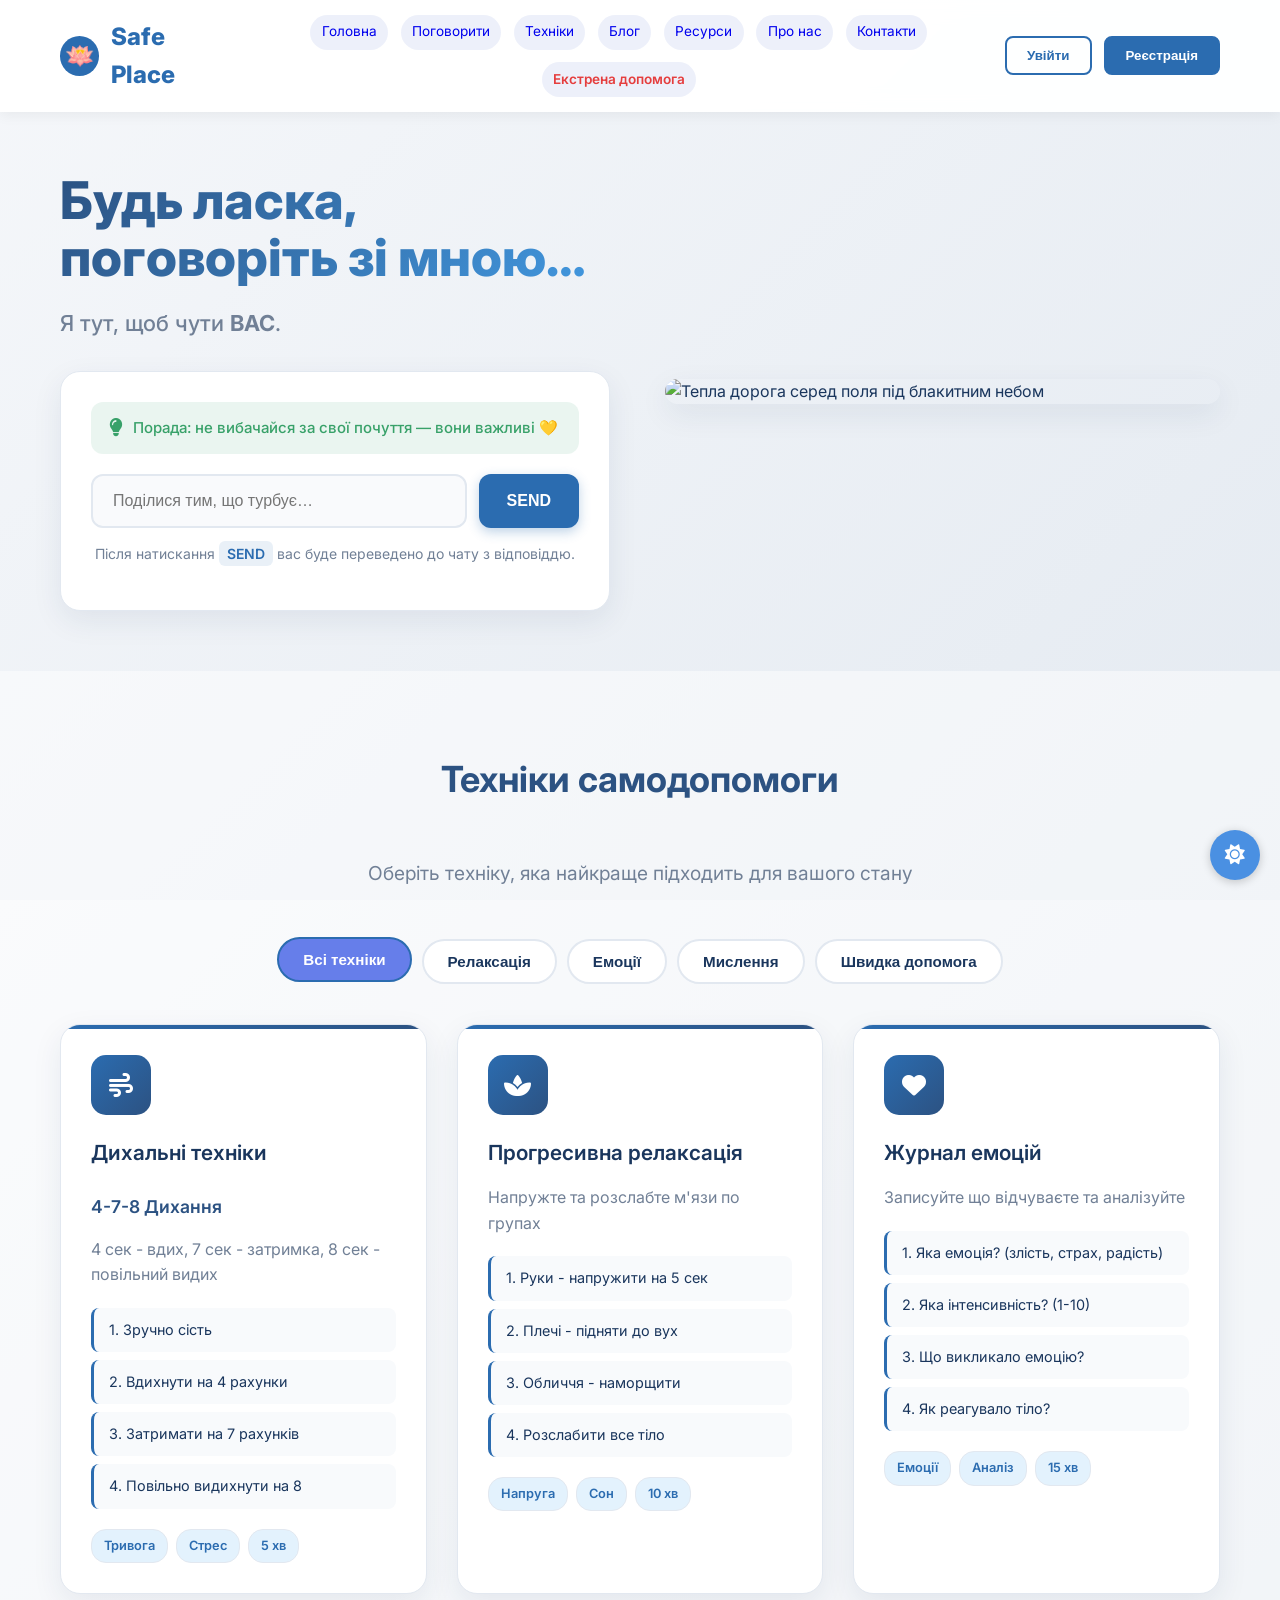
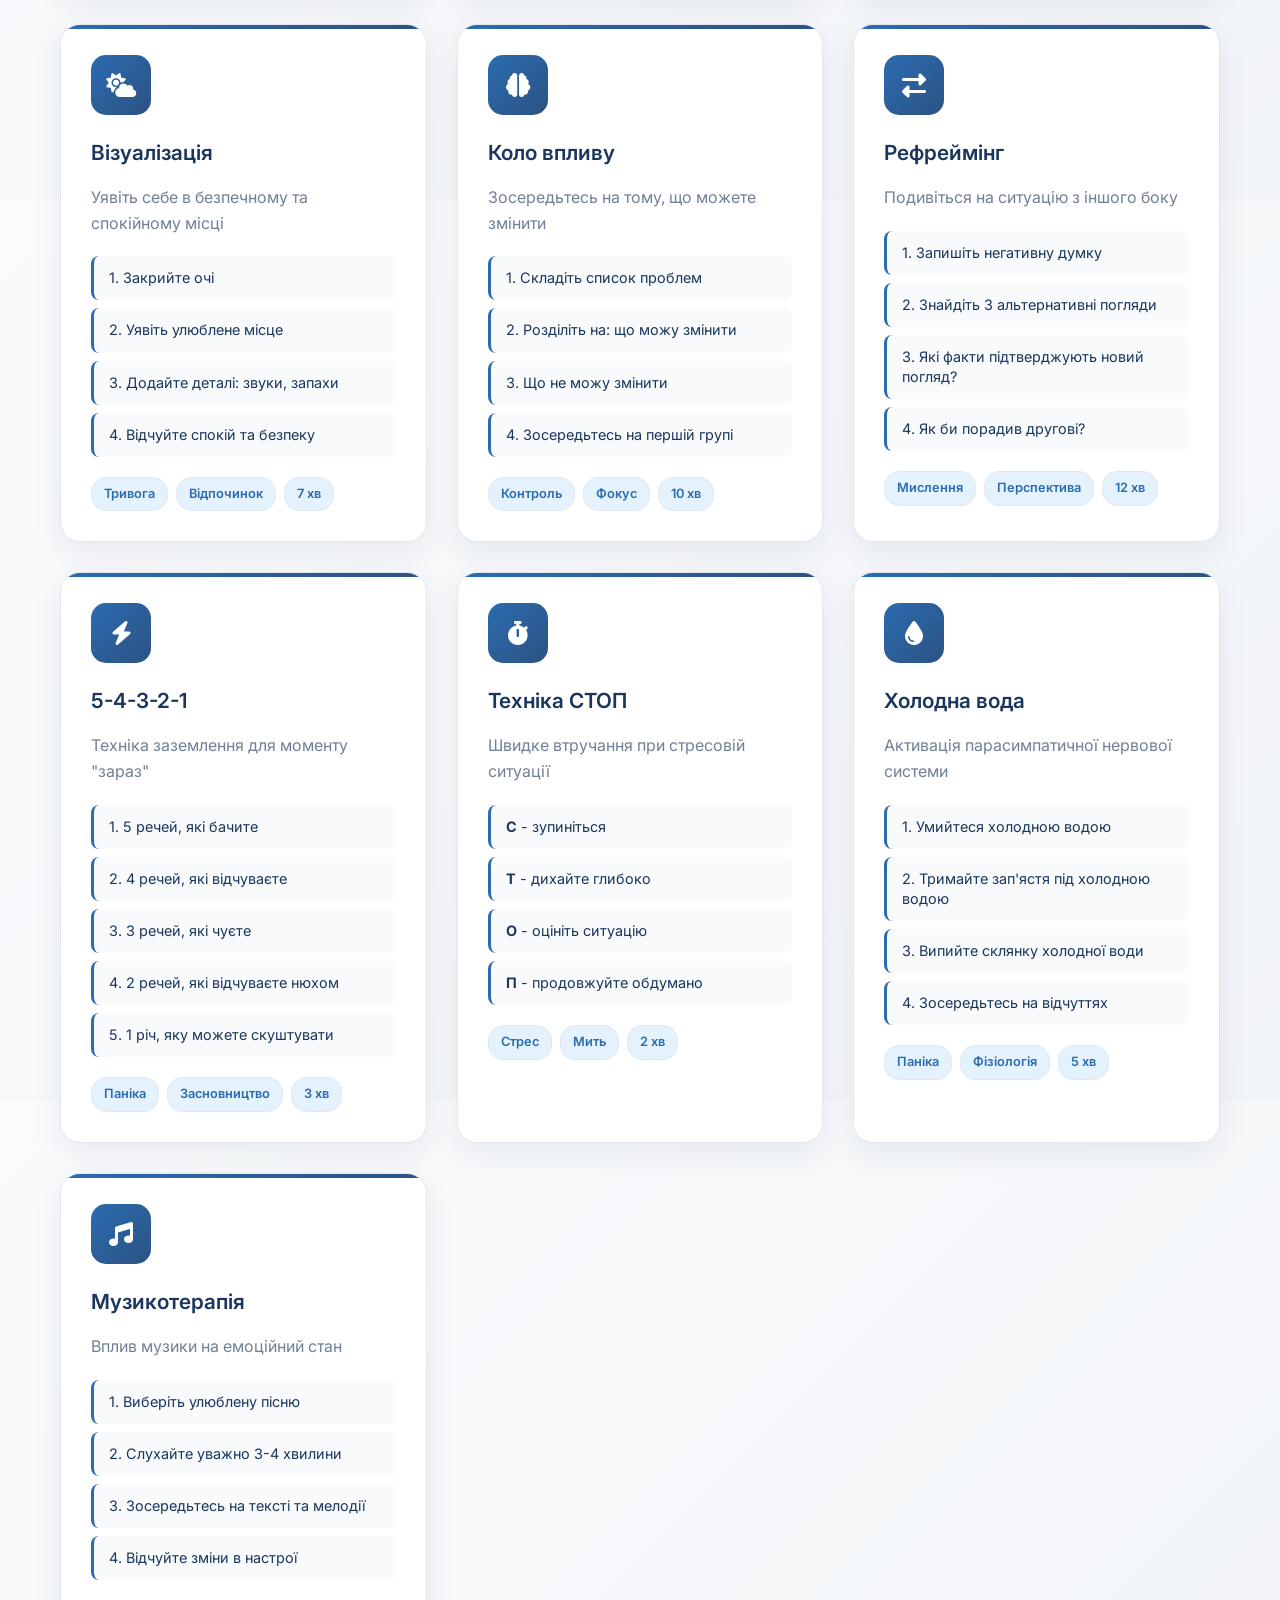
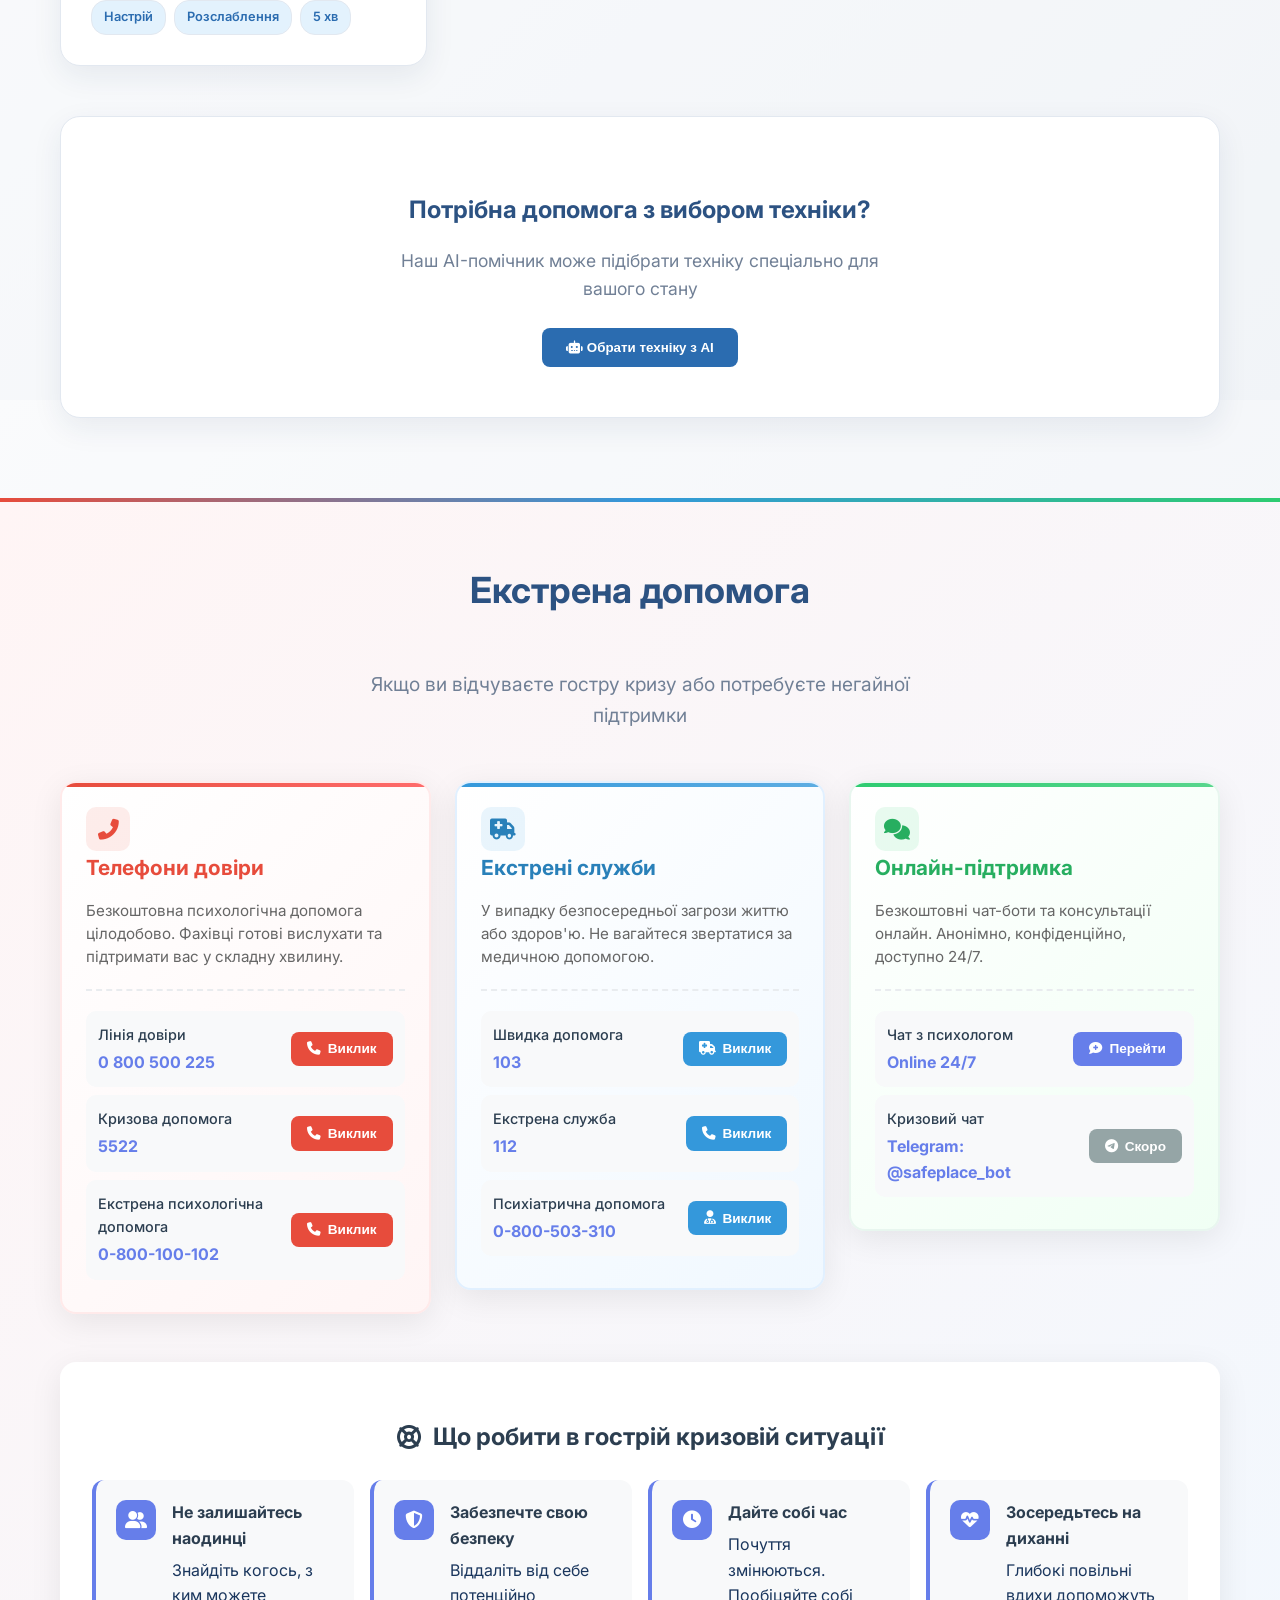
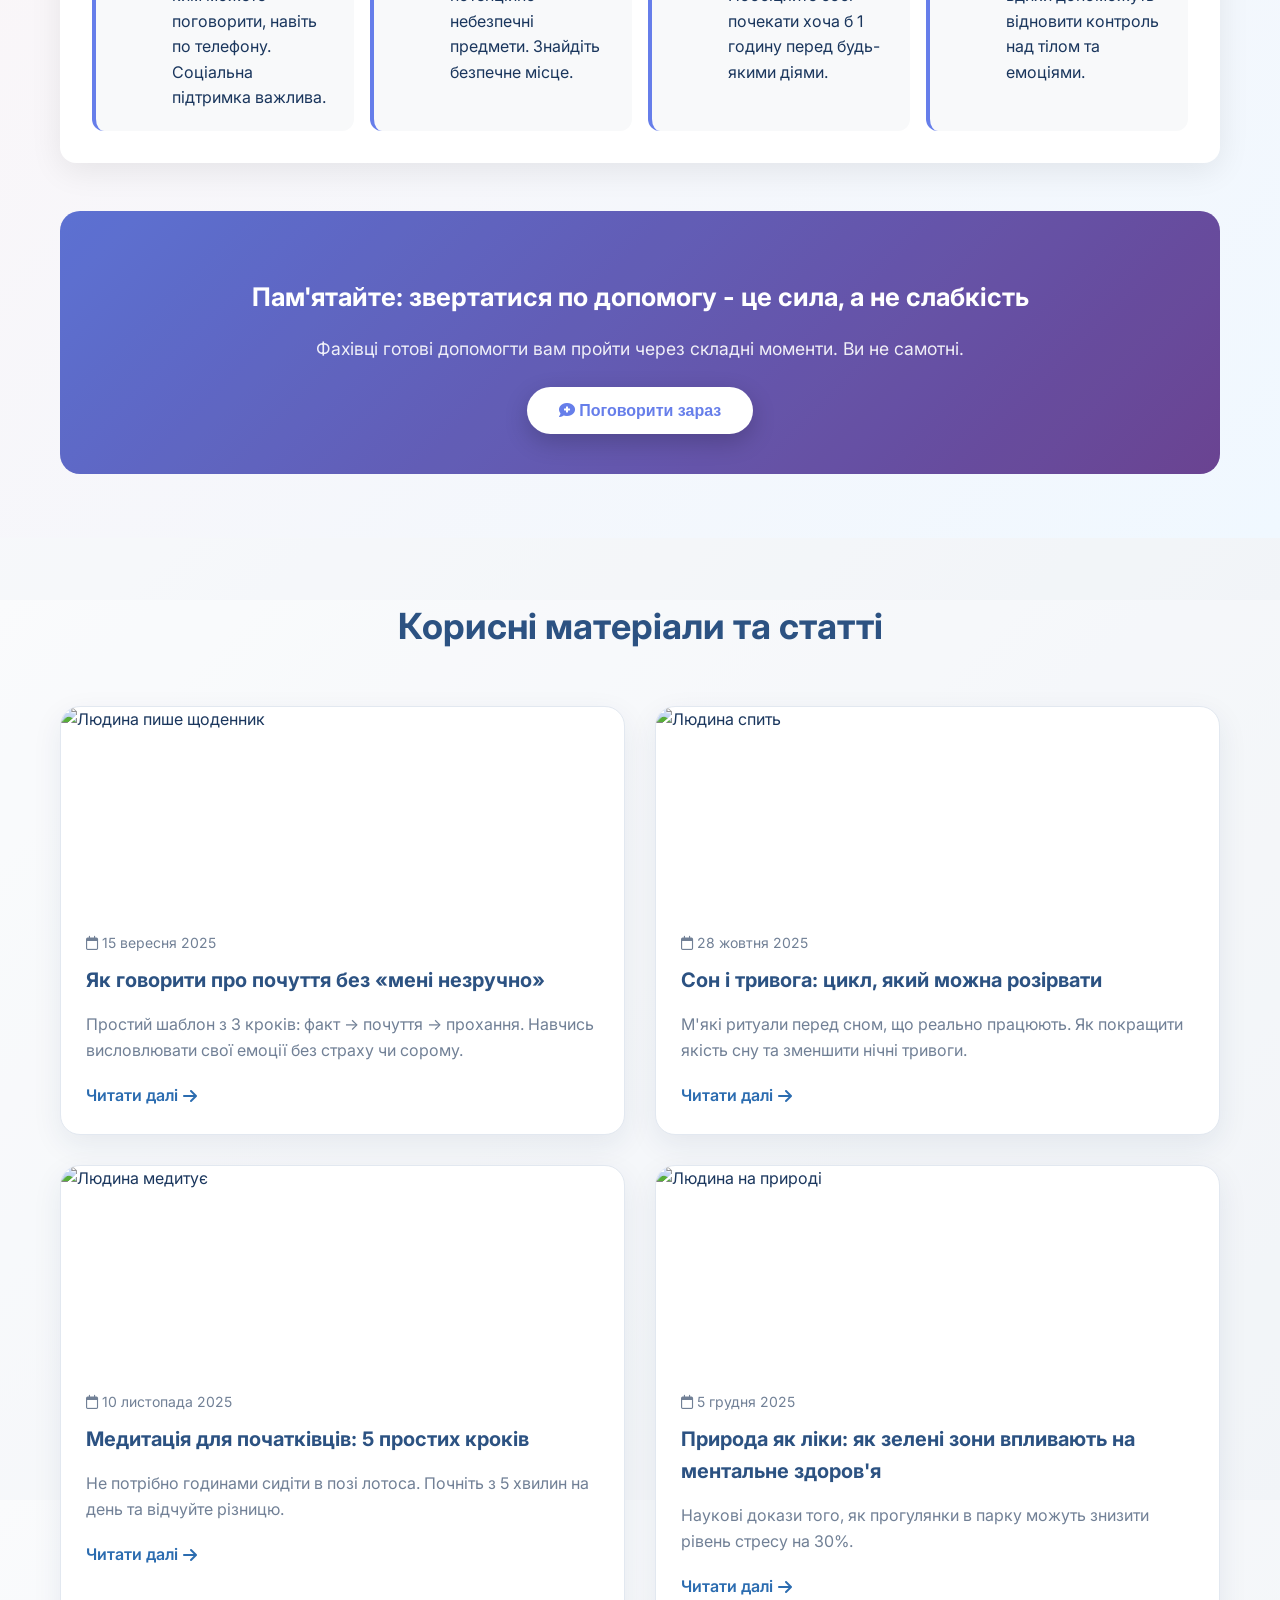
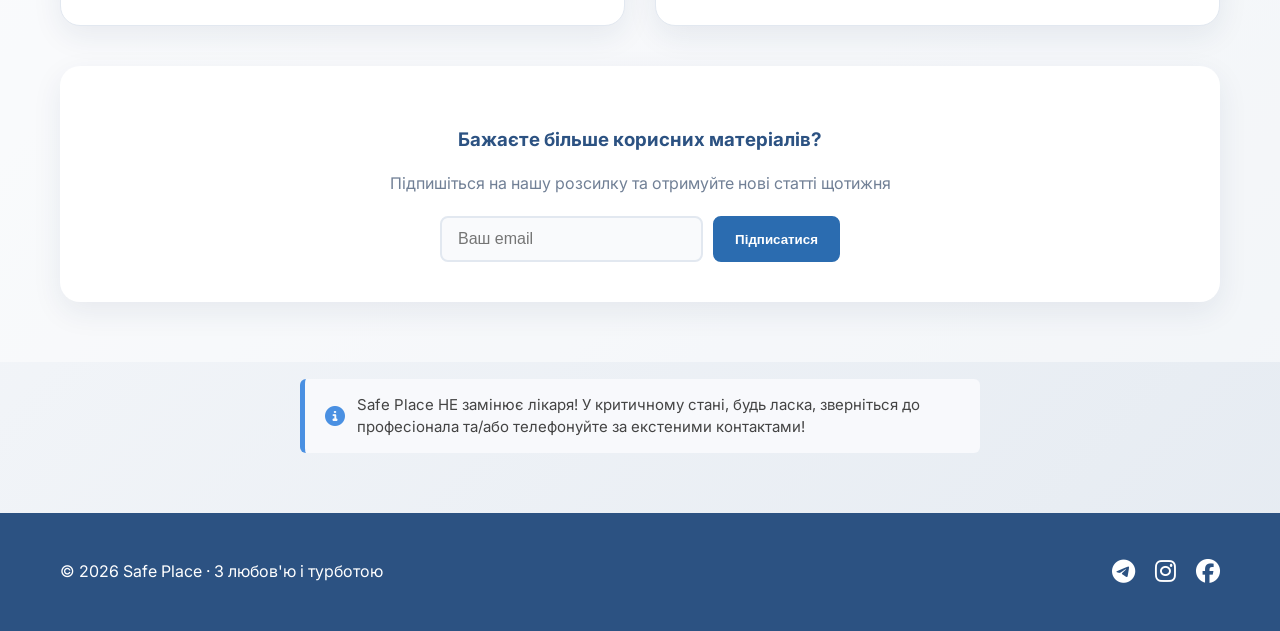
==== index.html @ 0914d1b3 "Adding files" ====
<!DOCTYPE html>
<html lang="uk">
<head>
  <meta charset="UTF-8" />
  <meta name="viewport" content="width=device-width, initial-scale=1" />
  <!-- ОПТИМІЗОВАНИЙ TITLE (59 символів) -->
  <title>Психологічна підтримка онлайн | Safe Place — безкоштовно 24/7</title>
  <!-- ОПТИМІЗОВАНИЙ META DESCRIPTION (152 символи) -->
  <meta name="description" content="Безкоштовна психологічна підтримка онлайн 24/7. Техніки самодопомоги, AI-чат, екстрена допомога. Анонімно, конфіденційно. Поговоріть зараз!">
    <!-- CANONICAL TAG -->
  <link rel="canonical" href="https://kateryna-havryliuk.github.io/SafePlace_new_SEO/index.html">
  
  <!-- OPEN GRAPH для соцмереж -->
  <meta property="og:title" content="Психологічна підтримка онлайн | Safe Place">
  <meta property="og:description" content="Безкоштовна психологічна допомога 24/7. Техніки самодопомоги, AI-чат, екстрена підтримка.">
  <meta property="og:type" content="website">
  <meta property="og:url" content="https://kateryna-havryliuk.github.io/SafePlace_new_SEO/">
  <meta property="og:image" content="https://kateryna-havryliuk.github.io/SafePlace_new_SEO/images/og-image.jpg">
  
  <!-- SCHEMA.ORG: WebSite + Organization -->
  <script type="application/ld+json">
  {
    "@context": "https://schema.org",
    "@type": "WebSite",
    "name": "Safe Place",
    "url": "https://kateryna-havryliuk.github.io/SafePlace_new_SEO/",
    "description": "Платформа психологічної підтримки та самодопомоги",
    "potentialAction": {
      "@type": "SearchAction",
      "target": "https://kateryna-havryliuk.github.io/SafePlace_new_SEO/?q={search_term_string}",
      "query-input": "required name=search_term_string"
    }
  }
  </script>
  
  <script type="application/ld+json">
  {
    "@context": "https://schema.org",
    "@type": "Organization",
    "name": "Safe Place",
    "url": "https://kateryna-havryliuk.github.io/SafePlace_new_SEO/",
    "logo": "https://kateryna-havryliuk.github.io/SafePlace_new_SEO/images/logo.png",
    "description": "Платформа психологічної підтримки та самодопомоги",
    "sameAs": [
      "https://t.me/safeplace_ua",
      "https://instagram.com/safeplace_ua"
    ],
    "contactPoint": {
      "@type": "ContactPoint",
      "telephone": "+380800500225",
      "contactType": "emergency support",
      "availableLanguage": "Ukrainian"
    }
  }
  </script>
  
  <!-- SCHEMA.ORG: FAQPage для головної -->
  <script type="application/ld+json">
  {
    "@context": "https://schema.org",
    "@type": "FAQPage",
    "mainEntity": [
      {
        "@type": "Question",
        "name": "Що таке Safe Place?",
        "acceptedAnswer": {
          "@type": "Answer",
          "text": "Safe Place — це онлайн-платформа психологічної підтримки, що пропонує безкоштовну анонімну допомогу 24/7 через AI-чат, техніки самодопомоги та екстрені контакти."
        }
      },
      {
        "@type": "Question",
        "name": "Чи безкоштовна підтримка на Safe Place?",
        "acceptedAnswer": {
          "@type": "Answer",
          "text": "Так, всі послуги Safe Place повністю безкоштовні. AI-чат, техніки самодопомоги та доступ до екстрених контактів — без жодної оплати."
        }
      },
      {
        "@type": "Question",
        "name": "Чи конфіденційно спілкування в чаті?",
        "acceptedAnswer": {
          "@type": "Answer",
          "text": "Так, всі розмови анонімні та конфіденційні. Для зареєстрованих користувачів історія зберігається локально, для анонімних — не зберігається зовсім."
        }
      }
    ]
  }
  </script>
  <link rel="alternate" hreflang="uk" href="https://kateryna-havryliuk.github.io/SafePlace_new_SEO/page.html" />
  <link rel="preconnect" href="https://fonts.gstatic.com" crossorigin>
  <link href="https://fonts.googleapis.com/css2?family=Inter:wght@400;500;600;700;800&display=swap" rel="stylesheet">
  <link rel="stylesheet" href="https://cdnjs.cloudflare.com/ajax/libs/font-awesome/6.5.2/css/all.min.css">
  <link rel="stylesheet" href="css/theme.css">
  <link rel="stylesheet" href="css/style.css">
  
  <!-- BreadcrumbList Schema -->
  <script type="application/ld+json">
  {
    "@context": "https://schema.org",
    "@type": "BreadcrumbList",
    "itemListElement": [{
      "@type": "ListItem",
      "position": 1,
      "name": "Головна",
      "item": "https://kateryna-havryliuk.github.io/SafePlace_new_SEO/index.html"
    }]
  }
  </script>

      <script>
        (function() {
            const isAnalytics = window.location.pathname.includes('analytics');
            if (isAnalytics) {
                document.documentElement.setAttribute('data-theme', 'light');
                localStorage.setItem('theme', 'light');
            } else {
                const saved = localStorage.getItem('theme');
                const prefersDark = window.matchMedia('(prefers-color-scheme: dark)').matches;
                const theme = saved || (prefersDark ? 'dark' : 'light');
                document.documentElement.setAttribute('data-theme', theme);
            }
            document.documentElement.style.visibility = 'hidden';
        })();
    </script>
  
  <style>
    /* Стилі для фільтрації технік */
    .technique-card {
      transition: all 0.3s ease;
    }
    
    /* Приховування карток технік при фільтрації */
    .technique-card.hidden {
      display: none;
    }
    
    /* Стиль для активної кнопки фільтра */
    .filter-btn.active {
      background-color: var(--primary-color);
      color: white;
    }
    
    /* Стилі для розділу екстреної допомоги */
    .emergency {
      background: linear-gradient(135deg, #fff5f5 0%, #f0f8ff 100%);
      padding: 4rem 0;
      position: relative;
    }
    
    /* Верхня лінія-градієнт для розділу */
    .emergency::before {
      content: '';
      position: absolute;
      top: 0;
      left: 0;
      right: 0;
      height: 4px;
      background: linear-gradient(90deg, #e74c3c, #3498db, #2ecc71);
    }
    
    /* Сітка для карток екстреної допомоги */
    .emergency-grid {
      display: grid;
      grid-template-columns: repeat(auto-fit, minmax(340px, 1fr));
      gap: 1.5rem;
      margin-top: 3rem;
    }
    
    /* Базова картка екстреної допомоги */
    .emergency-card {
      background: white;
      border-radius: 16px;
      padding: 1.5rem;
      box-shadow: 0 8px 32px rgba(0,0,0,0.08);
      border-left: 6px solid var(--accent-color);
      transition: all 0.3s ease;
      position: relative;
      overflow: hidden;
      height: fit-content;
    }
    
    /* Верхня лінія картки */
    .emergency-card::before {
      content: '';
      position: absolute;
      top: 0;
      left: 0;
      right: 0;
      height: 4px;
      background: var(--accent-color);
    }
    
    /* Ефект при наведенні на картку */
    .emergency-card:hover {
      transform: translateY(-5px);
      box-shadow: 0 12px 40px rgba(0,0,0,0.12);
    }
    
    /* Стилі для термінової картки (червона) */
    .emergency-card.urgent {
      border-left-color: #e74c3c;
      background: linear-gradient(135deg, #fff, #fff5f5);
      border: 2px solid #ffeaea;
    }
    
    .emergency-card.urgent::before {
      background: linear-gradient(90deg, #e74c3c, #ff6b6b);
    }
    
    /* Стилі для медичної картки (синя) */
    .emergency-card.medical {
      border-left-color: #3498db;
      background: linear-gradient(135deg, #fff, #f0f8ff);
      border: 2px solid #e1f0ff;
    }
    
    .emergency-card.medical::before {
      background: linear-gradient(90deg, #3498db, #5dade2);
    }
    
    /* Стилі для онлайн картки (зелена) */
    .emergency-card.online {
      border-left-color: #2ecc71;
      background: linear-gradient(135deg, #fff, #f0fff4);
      border: 2px solid #e8f6ef;
    }
    
    .emergency-card.online::before {
      background: linear-gradient(90deg, #2ecc71, #58d68d);
    }
    
    /* Заголовок картки */
    .emergency-card h3 {
      margin-top: 0;
      color: var(--text-color);
      display: flex;
      align-items: center;
      gap: 0.75rem;
      font-size: 1.3rem;
      margin-bottom: 1rem;
    }
    
    /* Кольори заголовків для різних типів карток */
    .emergency-card.urgent h3 {
      color: #e74c3c;
    }
    
    .emergency-card.medical h3 {
      color: #2980b9;
    }
    
    .emergency-card.online h3 {
      color: #27ae60;
    }
    
    /* Стилі для іконок карток */
    .emergency-icon {
      width: 44px;
      height: 44px;
      border-radius: 10px;
      display: flex;
      align-items: center;
      justify-content: center;
      font-size: 1.3rem;
      flex-shrink: 0;
    }
    
    /* Кольори іконок для різних типів карток */
    .urgent .emergency-icon {
      background: rgba(231, 76, 60, 0.1);
      color: #e74c3c;
    }
    
    .medical .emergency-icon {
      background: rgba(52, 152, 219, 0.1);
      color: #2980b9;
    }
    
    .online .emergency-icon {
      background: rgba(46, 204, 113, 0.1);
      color: #27ae60;
    }
    
    /* Текст картки */
    .emergency-card p {
      color: #666;
      margin-bottom: 1.25rem;
      line-height: 1.5;
      font-size: 0.95rem;
    }
    
    /* Секція контактів всередині картки */
    .emergency-contacts {
      margin-top: 1.25rem;
      padding-top: 1.25rem;
      border-top: 2px dashed #e9ecef;
    }
    
    /* Окремий контактний елемент */
    .contact-item {
      display: flex;
      align-items: center;
      padding: 0.75rem;
      margin-bottom: 0.5rem;
      background: #f8f9fa;
      border-radius: 10px;
      transition: all 0.2s ease;
      gap: 0.75rem;
    }
    
    /* Ефект при наведенні на контакт */
    .contact-item:hover {
      background: #e9ecef;
    }
    
    /* Інформація про контакт */
    .contact-info {
      flex: 1;
      min-width: 0;
    }
    
    /* Назва контакту */
    .contact-name {
      font-weight: 500;
      color: #2c3e50;
      font-size: 0.9rem;
      margin-bottom: 0.25rem;
    }
    
    /* Номер телефону */
    .contact-number {
      font-weight: 700;
      color: var(--primary-color);
      font-size: 1rem;
    }
    
    /* Кнопка виклику */
    .contact-btn {
      background: var(--primary-color);
      color: white;
      border: none;
      padding: 0.6rem 1rem;
      border-radius: 8px;
      cursor: pointer;
      font-weight: 600;
      transition: all 0.2s ease;
      display: flex;
      align-items: center;
      gap: 0.4rem;
      font-size: 0.85rem;
      white-space: nowrap;
      flex-shrink: 0;
    }
    
    /* Ефект при наведенні на кнопку */
    .contact-btn:hover {
      background: var(--primary-dark);
      transform: scale(1.05);
    }
    
    /* Стилі для неактивної кнопки */
    .contact-btn:disabled {
      background: #95a5a6;
      cursor: not-allowed;
      transform: none;
    }
    
    .contact-btn:disabled:hover {
      background: #95a5a6;
      transform: none;
    }
    
    /* Кольори кнопок для різних типів карток */
    .urgent .contact-btn {
      background: #e74c3c;
    }
    
    .urgent .contact-btn:hover {
      background: #c0392b;
    }
    
    .medical .contact-btn {
      background: #3498db;
    }
    
    .medical .contact-btn:hover {
      background: #2980b9;
    }
    
    /* Стилі для розділу з порадами */
    .emergency-tips {
      margin-top: 3rem;
      background: white;
      border-radius: 16px;
      padding: 2rem;
      box-shadow: 0 8px 32px rgba(0,0,0,0.08);
    }
    
    .emergency-tips h3 {
      text-align: center;
      color: #2c3e50;
      margin-bottom: 1.5rem;
      font-size: 1.5rem;
      display: flex;
      align-items: center;
      justify-content: center;
      gap: 0.75rem;
    }
    
    /* Сітка для порад */
    .tips-grid {
      display: grid;
      grid-template-columns: repeat(auto-fit, minmax(250px, 1fr));
      gap: 1rem;
    }
    
    /* Окрема порада */
    .tip-item {
      background: #f8f9fa;
      padding: 1.25rem;
      border-radius: 12px;
      display: flex;
      align-items: flex-start;
      gap: 1rem;
      transition: all 0.3s ease;
      border-left: 4px solid var(--primary-color);
    }
    
    .tip-item:hover {
      background: #e9ecef;
    }
    
    /* Іконка поради */
    .tip-icon {
      background: var(--primary-color);
      color: white;
      width: 40px;
      height: 40px;
      border-radius: 10px;
      display: flex;
      align-items: center;
      justify-content: center;
      flex-shrink: 0;
      font-size: 1.1rem;
    }
    
    /* Вміст поради */
    .tip-content {
      flex: 1;
    }
    
    .tip-content strong {
      color: #2c3e50;
      display: block;
      margin-bottom: 0.4rem;
      font-size: 1rem;
    }
    
    /* CTA секція */
    .emergency-cta {
      text-align: center;
      margin-top: 3rem;
      padding: 2.5rem;
      background: linear-gradient(135deg, #667eea 0%, #764ba2 100%);
      border-radius: 20px;
      color: white;
      position: relative;
      overflow: hidden;
    }
    
    /* Затемнення фону для CTA */
    .emergency-cta::before {
      content: '';
      position: absolute;
      top: 0;
      left: 0;
      right: 0;
      bottom: 0;
      background: rgba(0,0,0,0.1);
    }
    
    .emergency-cta h3 {
      color: white;
      margin-bottom: 1rem;
      font-size: 1.6rem;
      position: relative;
      z-index: 1;
    }
    
    .emergency-cta p {
      color: rgba(255,255,255,0.9);
      font-size: 1.1rem;
      margin-bottom: 1.5rem;
      position: relative;
      z-index: 1;
    }
    
    .emergency-cta .btn-primary {
      background: white;
      color: #667eea;
      padding: 0.9rem 2rem;
      font-size: 1rem;
      border-radius: 50px;
      border: none;
      font-weight: 700;
      cursor: pointer;
      transition: all 0.3s ease;
      position: relative;
      z-index: 1;
      box-shadow: 0 8px 25px rgba(0,0,0,0.2);
    }
    
    .emergency-cta .btn-primary:hover {
      transform: translateY(-2px);
      box-shadow: 0 12px 35px rgba(0,0,0,0.3);
    }
    
    /* Адаптивність для мобільних пристроїв */
    @media (max-width: 768px) {
      .emergency-grid {
        grid-template-columns: 1fr;
        gap: 1rem;
      }
      
      .emergency-card {
        padding: 1.25rem;
      }
      
      .contact-item {
        flex-direction: column;
        text-align: center;
        gap: 0.75rem;
      }
      
      .contact-info {
        width: 100%;
      }
      
      .emergency-tips {
        padding: 1.5rem;
        margin-top: 2rem;
      }
      
      .tips-grid {
        grid-template-columns: 1fr;
      }
      
      .emergency-cta {
        padding: 2rem 1.5rem;
        margin-top: 2rem;
      }
      
      .emergency-cta h3 {
        font-size: 1.3rem;
      }
      
      .emergency-cta p {
        font-size: 1rem;
      }
    }

    /* ====== MODAL ====== */
.modal-overlay {
  position: fixed;
  top: 0;
  left: 0;
  right: 0;
  bottom: 0;
  background: rgba(0, 0, 0, 0.5);
  display: flex;
  align-items: center;
  justify-content: center;
  z-index: 1000;
  opacity: 0;
  visibility: hidden;
  transition: var(--transition);
}

.modal-overlay.active {
  opacity: 1;
  visibility: visible;
}

.modal {
  background: var(--card);
  border-radius: var(--radius-lg);
  padding: 30px;
  width: 90%;
  max-width: 450px;
  box-shadow: var(--shadow-hover);
  transform: translateY(20px);
  transition: var(--transition);
}

.modal-overlay.active .modal {
  transform: translateY(0);
}

.modal-header {
  display: flex;
  justify-content: space-between;
  align-items: center;
  margin-bottom: 25px;
}

.modal-title {
  font-size: 24px;
  color: var(--brand-dark);
  margin: 0;
}

.modal-close {
  background: transparent;
  border: none;
  font-size: 24px;
  cursor: pointer;
  color: var(--muted);
}

.auth-tabs {
  display: flex;
  margin-bottom: 25px;
  border-bottom: 1px solid var(--ring);
}

.auth-tab {
  padding: 12px 20px;
  cursor: pointer;
  font-weight: 600;
  color: var(--muted);
  border-bottom: 3px solid transparent;
  transition: var(--transition);
}

.auth-tab.active {
  color: var(--brand);
  border-bottom-color: var(--brand);
}

.auth-form {
  display: none;
}

.auth-form.active {
  display: block;
}

.form-group {
  margin-bottom: 20px;
}

.form-group label {
  display: block;
  margin-bottom: 8px;
  font-weight: 500;
}

.form-group input {
  width: 100%;
  padding: 14px 16px;
  border: 2px solid var(--ring);
  border-radius: 8px;
  font-size: 16px;
  transition: var(--transition);
}

.form-group input:focus {
  outline: none;
  border-color: var(--brand);
  box-shadow: 0 0 0 3px rgba(43, 108, 176, 0.2);
}

.form-options {
  display: flex;
  justify-content: space-between;
  align-items: center;
  margin-bottom: 20px;
  font-size: 14px;
}

.form-options label {
  display: flex;
  align-items: center;
  gap: 8px;
  margin: 0;
  cursor: pointer;
}

.form-options a {
  color: var(--brand);
  text-decoration: none;
}

.form-options a:hover {
  text-decoration: underline;
}

.modal-btn {
  width: 100%;
  padding: 14px;
  background: var(--brand);
  color: white;
  border: none;
  border-radius: 8px;
  font-size: 16px;
  font-weight: 600;
  cursor: pointer;
  transition: var(--transition);
}

.modal-btn:hover {
  background: var(--brand-dark);
}

.modal-btn:disabled {
  background: var(--muted);
  cursor: not-allowed;
}

.form-footer {
  text-align: center;
  margin-top: 20px;
  font-size: 14px;
  color: var(--muted);
}

.form-footer a {
  color: var(--brand);
  text-decoration: none;
  font-weight: 600;
}

.form-footer a:hover {
  text-decoration: underline;
}

.warning-box{
  display:flex;
  align-items:center;
  gap:12px;
  background:#f8f9fc;
  border-left:5px solid #4a90e2;  
  color:#444;
  padding:15px 20px;
  border-radius:6px;
  font-size:15px;
  line-height:1.45;
  margin:17px auto 0;
  margin-bottom:0px auto 0;
  max-width:680px;
}
.warning-box i{font-size:20px;color:#4a90e2;}
  </style>
</head>

<!-- ====== MOBILE MENU ====== -->
<div class="mobile-menu" id="mobileMenu">
  <div class="mobile-menu-header">
    <div class="brand">
      <div class="logo">🪷</div>
      <span>Safe Place</span>
    </div>
    <button class="close-mobile-menu" id="closeMobileMenu">
      <i class="fas fa-times"></i>
    </button>
  </div>
  
  <nav class="nav-links">
            <a href="index.html">Головна</a>
            <a href="chat.html">Поговорити</a>
            <a href="techniques.html">Техніки</a>
            <a href="blog.html">Блог</a>
            <a href="resources.html">Ресурси</a>
            <a href="about.html">Про нас</a>
            <a href="contact.html">Контакти</a>
            <a href="emergency.html" style="color: #e53e3e; font-weight: 600;">Екстрена допомога</a>
  </nav>
    

  <div class="mobile-auth-buttons">
    <button class="btn-login mobile-btn" id="mobileLoginBtn">Увійти</button>
    <button class="btn-register mobile-btn" id="mobileRegisterBtn">Реєстрація</button>
  </div>
</div>
<body>
  <!-- ====== HEADER ====== -->
  <header class="site-header">
    <div class="container header-content">
      <div class="brand">
        <div class="logo">🪷</div>
        <span>Safe Place</span>
      </div>
      
      <nav class="nav-links">
            <a href="index.html">Головна</a>
            <a href="chat.html">Поговорити</a>
            <a href="techniques.html">Техніки</a>
            <a href="blog.html">Блог</a>
            <a href="resources.html">Ресурси</a>
            <a href="about.html">Про нас</a>
            <a href="contact.html">Контакти</a>
            <a href="emergency.html" style="color: #e53e3e; font-weight: 600;">Екстрена допомога</a>
        </nav>
      
      <div class="auth-buttons" id="authButtons">
        <button class="btn-login" id="loginBtn">Увійти</button>
        <button class="btn-register" id="registerBtn">Реєстрація</button>
      </div>
      
      <div class="burger-menu" id="burgerMenu">
        <span></span>
        <span></span>
        <span></span>
      </div>
    </div>
  </header>

  <!-- ====== HERO SECTION ====== -->
  <section class="hero" id="talk">
    <div class="container hero-content">
      <div class="hero-text">
        <h1 class="hero-title">Будь ласка, поговоріть зі мною…</h1>
        <p class="hero-subtitle">Я тут, щоб чути <strong>ВАС</strong>.</p>
        
        <div class="talk-box">
          <div class="hint">
            <i class="fas fa-lightbulb"></i>
            <span>Порада: не вибачайся за свої почуття — вони важливі 💛</span>
          </div>
          
          <div class="input-group">
            <input type="text" class="message-input" id="initialMessage" placeholder="Поділися тим, що турбує…">
            <button class="send-btn" id="sendInitialBtn">SEND</button>
          </div>
          
          <p class="send-note">Після натискання <em>SEND</em> вас буде переведено до чату з відповіддю.</p>
        </div>
      </div>
      
      <div class="hero-image">
        <img src="https://images.unsplash.com/photo-1500530855697-b586d89ba3ee?q=80&w=1600&auto=format&fit=crop" alt="Тепла дорога серед поля під блакитним небом">
      </div>
    </div>
  </section>

<!-- ====== TECHNIQUES SECTION ====== -->
<section class="techniques" id="techniques">
  <div class="container">
    <h2 class="section-title">Техніки самодопомоги</h2>
    <p class="section-subtitle">Оберіть техніку, яка найкраще підходить для вашого стану</p>
    
    <div class="techniques-filter">
      <button class="filter-btn active" data-filter="all">Всі техніки</button>
      <button class="filter-btn" data-filter="relaxation">Релаксація</button>
      <button class="filter-btn" data-filter="emotional">Емоції</button>
      <button class="filter-btn" data-filter="cognitive">Мислення</button>
      <button class="filter-btn" data-filter="quick">Швидка допомога</button>
    </div>
    
    <div class="techniques-grid">
      <!-- Relaxation Techniques -->
      <div class="technique-card" data-category="relaxation">
        <div class="technique-icon">
          <i class="fas fa-wind"></i>
        </div>
        <h3>Дихальні техніки</h3>
        <div class="technique-content">
          <h4>4-7-8 Дихання</h4>
          <p>4 сек - вдих, 7 сек - затримка, 8 сек - повільний видих</p>
          <div class="technique-steps">
            <div class="step">1. Зручно сість</div>
            <div class="step">2. Вдихнути на 4 рахунки</div>
            <div class="step">3. Затримати на 7 рахунків</div>
            <div class="step">4. Повільно видихнути на 8</div>
          </div>
        </div>
        <div class="technique-tags">
          <span class="tag">Тривога</span>
          <span class="tag">Стрес</span>
          <span class="tag">5 хв</span>
        </div>
      </div>

      <div class="technique-card" data-category="relaxation">
        <div class="technique-icon">
          <i class="fas fa-spa"></i>
        </div>
        <h3>Прогресивна релаксація</h3>
        <div class="technique-content">
          <p>Напружте та розслабте м'язи по групах</p>
          <div class="technique-steps">
            <div class="step">1. Руки - напружити на 5 сек</div>
            <div class="step">2. Плечі - підняти до вух</div>
            <div class="step">3. Обличчя - наморщити</div>
            <div class="step">4. Розслабити все тіло</div>
          </div>
        </div>
        <div class="technique-tags">
          <span class="tag">Напруга</span>
          <span class="tag">Сон</span>
          <span class="tag">10 хв</span>
        </div>
      </div>

      <!-- Emotional Techniques -->
      <div class="technique-card" data-category="emotional">
        <div class="technique-icon">
          <i class="fas fa-heart"></i>
        </div>
        <h3>Журнал емоцій</h3>
        <div class="technique-content">
          <p>Записуйте що відчуваєте та аналізуйте</p>
          <div class="technique-steps">
            <div class="step">1. Яка емоція? (злість, страх, радість)</div>
            <div class="step">2. Яка інтенсивність? (1-10)</div>
            <div class="step">3. Що викликало емоцію?</div>
            <div class="step">4. Як реагувало тіло?</div>
          </div>
        </div>
        <div class="technique-tags">
          <span class="tag">Емоції</span>
          <span class="tag">Аналіз</span>
          <span class="tag">15 хв</span>
        </div>
      </div>

      <div class="technique-card" data-category="emotional">
        <div class="technique-icon">
          <i class="fas fa-cloud-sun"></i>
        </div>
        <h3>Візуалізація</h3>
        <div class="technique-content">
          <p>Уявіть себе в безпечному та спокійному місці</p>
          <div class="technique-steps">
            <div class="step">1. Закрийте очі</div>
            <div class="step">2. Уявіть улюблене місце</div>
            <div class="step">3. Додайте деталі: звуки, запахи</div>
            <div class="step">4. Відчуйте спокій та безпеку</div>
          </div>
        </div>
        <div class="technique-tags">
          <span class="tag">Тривога</span>
          <span class="tag">Відпочинок</span>
          <span class="tag">7 хв</span>
        </div>
      </div>

      <!-- Cognitive Techniques -->
      <div class="technique-card" data-category="cognitive">
        <div class="technique-icon">
          <i class="fas fa-brain"></i>
        </div>
        <h3>Коло впливу</h3>
        <div class="technique-content">
          <p>Зосередьтесь на тому, що можете змінити</p>
          <div class="technique-steps">
            <div class="step">1. Складіть список проблем</div>
            <div class="step">2. Розділіть на: що можу змінити</div>
            <div class="step">3. Що не можу змінити</div>
            <div class="step">4. Зосередьтесь на першій групі</div>
          </div>
        </div>
        <div class="technique-tags">
          <span class="tag">Контроль</span>
          <span class="tag">Фокус</span>
          <span class="tag">10 хв</span>
        </div>
      </div>

      <div class="technique-card" data-category="cognitive">
        <div class="technique-icon">
          <i class="fas fa-exchange-alt"></i>
        </div>
        <h3>Рефреймінг</h3>
        <div class="technique-content">
          <p>Подивіться на ситуацію з іншого боку</p>
          <div class="technique-steps">
            <div class="step">1. Запишіть негативну думку</div>
            <div class="step">2. Знайдіть 3 альтернативні погляди</div>
            <div class="step">3. Які факти підтверджують новий погляд?</div>
            <div class="step">4. Як би порадив другові?</div>
          </div>
        </div>
        <div class="technique-tags">
          <span class="tag">Мислення</span>
          <span class="tag">Перспектива</span>
          <span class="tag">12 хв</span>
        </div>
      </div>

      <!-- Quick Help Techniques -->
      <div class="technique-card" data-category="quick">
        <div class="technique-icon">
          <i class="fas fa-bolt"></i>
        </div>
        <h3>5-4-3-2-1</h3>
        <div class="technique-content">
          <p>Техніка заземлення для моменту "зараз"</p>
          <div class="technique-steps">
            <div class="step">1. 5 речей, які бачите</div>
            <div class="step">2. 4 речей, які відчуваєте</div>
            <div class="step">3. 3 речей, які чуєте</div>
            <div class="step">4. 2 речей, які відчуваєте нюхом</div>
            <div class="step">5. 1 річ, яку можете скуштувати</div>
          </div>
        </div>
        <div class="technique-tags">
          <span class="tag">Паніка</span>
          <span class="tag">Засновництво</span>
          <span class="tag">3 хв</span>
        </div>
      </div>

      <div class="technique-card" data-category="quick">
        <div class="technique-icon">
          <i class="fas fa-stopwatch"></i>
        </div>
        <h3>Техніка СТОП</h3>
        <div class="technique-content">
          <p>Швидке втручання при стресовій ситуації</p>
          <div class="technique-steps">
            <div class="step"><strong>С</strong> - зупиніться</div>
            <div class="step"><strong>Т</strong> - дихайте глибоко</div>
            <div class="step"><strong>О</strong> - оцініть ситуацію</div>
            <div class="step"><strong>П</strong> - продовжуйте обдумано</div>
          </div>
        </div>
        <div class="technique-tags">
          <span class="tag">Стрес</span>
          <span class="tag">Мить</span>
          <span class="tag">2 хв</span>
        </div>
      </div>

      <div class="technique-card" data-category="quick">
        <div class="technique-icon">
          <i class="fas fa-tint"></i>
        </div>
        <h3>Холодна вода</h3>
        <div class="technique-content">
          <p>Активація парасимпатичної нервової системи</p>
          <div class="technique-steps">
            <div class="step">1. Умийтеся холодною водою</div>
            <div class="step">2. Тримайте зап'ястя під холодною водою</div>
            <div class="step">3. Випийте склянку холодної води</div>
            <div class="step">4. Зосередьтесь на відчуттях</div>
          </div>
        </div>
        <div class="technique-tags">
          <span class="tag">Паніка</span>
          <span class="tag">Фізіологія</span>
          <span class="tag">5 хв</span>
        </div>
      </div>

      <div class="technique-card" data-category="quick">
        <div class="technique-icon">
          <i class="fas fa-music"></i>
        </div>
        <h3>Музикотерапія</h3>
        <div class="technique-content">
          <p>Вплив музики на емоційний стан</p>
          <div class="technique-steps">
            <div class="step">1. Виберіть улюблену пісню</div>
            <div class="step">2. Слухайте уважно 3-4 хвилини</div>
            <div class="step">3. Зосередьтесь на тексті та мелодії</div>
            <div class="step">4. Відчуйте зміни в настрої</div>
          </div>
        </div>
        <div class="technique-tags">
          <span class="tag">Настрій</span>
          <span class="tag">Розслаблення</span>
          <span class="tag">5 хв</span>
        </div>
      </div>
    </div>

    <div class="techniques-cta">
      <h3>Потрібна допомога з вибором техніки?</h3>
      <p>Наш AI-помічник може підібрати техніку спеціально для вашого стану</p>
      <button class="btn-primary" onclick="window.open('chat.html', '_blank')">
        <i class="fas fa-robot"></i>
        Обрати техніку з AI
      </button>
    </div>
  </div>
</section>

<!-- ====== EMERGENCY HELP SECTION ====== -->
<section class="emergency" id="emergency">
  <div class="container">
    <h2 class="section-title">Екстрена допомога</h2>
    <p class="section-subtitle">Якщо ви відчуваєте гостру кризу або потребуєте негайної підтримки</p>
    
    <div class="emergency-grid">
      <div class="emergency-card urgent">
        <div class="emergency-icon">
          <i class="fas fa-phone-alt"></i>
        </div>
        <h3>Телефони довіри</h3>
        <p>Безкоштовна психологічна допомога цілодобово. Фахівці готові вислухати та підтримати вас у складну хвилину.</p>
        
        <div class="emergency-contacts">
          <div class="contact-item">
            <div class="contact-info">
              <div class="contact-name">Лінія довіри</div>
              <div class="contact-number">0 800 500 225</div>
            </div>
            <button class="contact-btn" onclick="window.open(/*'tel:0800500225'*/)">
              <i class="fas fa-phone"></i>
              Виклик
            </button>
          </div>
          
          <div class="contact-item">
            <div class="contact-info">
              <div class="contact-name">Кризова допомога</div>
              <div class="contact-number">5522</div>
            </div>
            <button class="contact-btn" onclick="window.open(/*'tel:5522'*/)">
              <i class="fas fa-phone"></i>
              Виклик
            </button>
          </div>
          
          <div class="contact-item">
            <div class="contact-info">
              <div class="contact-name">Екстрена психологічна допомога</div>
              <div class="contact-number">0-800-100-102</div>
            </div>
            <button class="contact-btn" onclick="window.open(/*'tel:0800100102'*/)">
              <i class="fas fa-phone"></i>
              Виклик
            </button>
          </div>
        </div>
      </div>
      
      <div class="emergency-card medical">
        <div class="emergency-icon">
          <i class="fas fa-ambulance"></i>
        </div>
        <h3>Екстрені служби</h3>
        <p>У випадку безпосередньої загрози життю або здоров'ю. Не вагайтеся звертатися за медичною допомогою.</p>
        
        <div class="emergency-contacts">
          <div class="contact-item">
            <div class="contact-info">
              <div class="contact-name">Швидка допомога</div>
              <div class="contact-number">103</div>
            </div>
            <button class="contact-btn" onclick="window.open(/*'tel:103'*/)">
              <i class="fas fa-ambulance"></i>
              Виклик
            </button>
          </div>
          
          <div class="contact-item">
            <div class="contact-info">
              <div class="contact-name">Екстрена служба</div>
              <div class="contact-number">112</div>
            </div>
            <button class="contact-btn" onclick="window.open(/*'tel:112'*/)">
              <i class="fas fa-phone"></i>
              Виклик
            </button>
          </div>
          
          <div class="contact-item">
            <div class="contact-info">
              <div class="contact-name">Психіатрична допомога</div>
              <div class="contact-number">0-800-503-310</div>
            </div>
            <button class="contact-btn" onclick="window.open(/*'tel:0800503310'*/)">
              <i class="fas fa-user-md"></i>
              Виклик
            </button>
          </div>
        </div>
      </div>
      
      <div class="emergency-card online">
        <div class="emergency-icon">
          <i class="fas fa-comments"></i>
        </div>
        <h3>Онлайн-підтримка</h3>
        <p>Безкоштовні чат-боти та консультації онлайн. Анонімно, конфіденційно, доступно 24/7.</p>
        
        <div class="emergency-contacts">
          <div class="contact-item">
            <div class="contact-info">
              <div class="contact-name">Чат з психологом</div>
              <div class="contact-number">Online 24/7</div>
            </div>
            <button class="contact-btn" onclick="window.open('chat.html', '_blank')">
              <i class="fas fa-comment-medical"></i>
              Перейти
            </button>
          </div>
          
          <div class="contact-item">
            <div class="contact-info">
              <div class="contact-name">Кризовий чат</div>
              <div class="contact-number">Telegram: @safeplace_bot</div>
            </div>
            <button class="contact-btn" disabled onclick="window.open('https://t.me/safeplace_bot', '_blank')">
              <i class="fab fa-telegram"></i>
              Скоро
            </button>
          </div>
        </div>
      </div>
    </div>
    
    <div class="emergency-tips">
      <h3>
        <i class="fas fa-life-ring"></i>
        Що робити в гострій кризовій ситуації
      </h3>
      
      <div class="tips-grid">
        <div class="tip-item">
          <div class="tip-icon">
            <i class="fas fa-user-friends"></i>
          </div>
          <div class="tip-content">
            <strong>Не залишайтесь наодинці</strong>
            Знайдіть когось, з ким можете поговорити, навіть по телефону. Соціальна підтримка важлива.
          </div>
        </div>
        
        <div class="tip-item">
          <div class="tip-icon">
            <i class="fas fa-shield-alt"></i>
          </div>
          <div class="tip-content">
            <strong>Забезпечте свою безпеку</strong>
            Віддаліть від себе потенційно небезпечні предмети. Знайдіть безпечне місце.
          </div>
        </div>
        
        <div class="tip-item">
          <div class="tip-icon">
            <i class="fas fa-clock"></i>
          </div>
          <div class="tip-content">
            <strong>Дайте собі час</strong>
            Почуття змінюються. Пообіцяйте собі почекати хоча б 1 годину перед будь-якими діями.
          </div>
        </div>
        
        <div class="tip-item">
          <div class="tip-icon">
            <i class="fas fa-heartbeat"></i>
          </div>
          <div class="tip-content">
            <strong>Зосередьтесь на диханні</strong>
            Глибокі повільні вдихи допоможуть відновити контроль над тілом та емоціями.
          </div>
        </div>
      </div>
    </div>
    
    <div class="emergency-cta">
      <h3>Пам'ятайте: звертатися по допомогу - це сила, а не слабкість</h3>
      <p>Фахівці готові допомогти вам пройти через складні моменти. Ви не самотні.</p>
      <button class="btn-primary" onclick="window.open('chat.html', '_blank')">
        <i class="fas fa-comment-medical"></i>
        Поговорити зараз
      </button>
    </div>
  </div>
</section>

  <!-- ====== BLOG SECTION ====== -->
  <section class="blog" id="blog">
    <div class="container">
      <h2 class="section-title">Корисні матеріали та статті</h2>
      
      <div class="blog-grid">
        <article class="blog-card">
          <div class="blog-image">
            <img src="https://images.unsplash.com/photo-1544377193-33dcf4d68fb5?q=80&w=800&auto=format&fit=crop" alt="Людина пише щоденник">
          </div>
          <div class="blog-content">
            <span class="blog-date"><i class="far fa-calendar"></i> 15 вересня 2025</span>
            <h3 class="blog-title">Як говорити про почуття без «мені незручно»</h3>
            <p class="blog-excerpt">Простий шаблон з 3 кроків: факт → почуття → прохання. Навчись висловлювати свої емоції без страху чи сорому.</p>
            <a href="#" class="read-more">Читати далі <i class="fas fa-arrow-right"></i></a>
          </div>
        </article>
        
        <article class="blog-card">
          <div class="blog-image">
            <img src="https://images.unsplash.com/photo-1541781774459-bb2af2f05b55?q=80&w=800&auto=format&fit=crop" alt="Людина спить">
          </div>
          <div class="blog-content">
            <span class="blog-date"><i class="far fa-calendar"></i> 28 жовтня 2025</span>
            <h3 class="blog-title">Сон і тривога: цикл, який можна розірвати</h3>
            <p class="blog-excerpt">М'які ритуали перед сном, що реально працюють. Як покращити якість сну та зменшити нічні тривоги.</p>
            <a href="#" class="read-more">Читати далі <i class="fas fa-arrow-right"></i></a>
          </div>
        </article>

        <article class="blog-card">
          <div class="blog-image">
            <img src="https://images.unsplash.com/photo-1516321318423-f06f85e504b3?q=80&w=800&auto=format&fit=crop" alt="Людина медитує">
          </div>
          <div class="blog-content">
            <span class="blog-date"><i class="far fa-calendar"></i> 10 листопада 2025</span>
            <h3 class="blog-title">Медитація для початківців: 5 простих кроків</h3>
            <p class="blog-excerpt">Не потрібно годинами сидіти в позі лотоса. Почніть з 5 хвилин на день та відчуйте різницю.</p>
            <a href="#" class="read-more">Читати далі <i class="fas fa-arrow-right"></i></a>
          </div>
        </article>

        <article class="blog-card">
          <div class="blog-image">
            <img src="https://images.unsplash.com/photo-1532634993-15f421e42ec0?q=80&w=800&auto=format&fit=crop" alt="Людина на природі">
          </div>
          <div class="blog-content">
            <span class="blog-date"><i class="far fa-calendar"></i> 5 грудня 2025</span>
            <h3 class="blog-title">Природа як ліки: як зелені зони впливають на ментальне здоров'я</h3>
            <p class="blog-excerpt">Наукові докази того, як прогулянки в парку можуть знизити рівень стресу на 30%.</p>
            <a href="#" class="read-more">Читати далі <i class="fas fa-arrow-right"></i></a>
          </div>
        </article>
      </div>

      <div class="blog-cta">
        <h3>Бажаєте більше корисних матеріалів?</h3>
        <p>Підпишіться на нашу розсилку та отримуйте нові статті щотижня</p>
        <div class="newsletter-form">
          <input type="email" placeholder="Ваш email" class="newsletter-input">
          <button class="btn-register">Підписатися</button>
        </div>
      </div>
    </div>
  </section>
     
  <div class="warning-box">
    <i class="fas fa-info-circle" aria-hidden="true"></i>
    <span>Safe Place НЕ замінює лікаря! У критичному стані, будь ласка, зверніться до професіонала та/або телефонуйте за екстеними контактами!</span>
  </div>

  <!-- ====== FOOTER ====== -->
  <footer class="footer" id="about">
    <div class="container footer-content">
      <div class="footer-text">
        © 2026 Safe Place · З любов'ю і турботою
      </div>
      <div class="social-icons">
        <a href="#" aria-label="Telegram"><i class="fab fa-telegram"></i></a>
        <a href="#" aria-label="Instagram"><i class="fab fa-instagram"></i></a>
        <a href="#" aria-label="Facebook"><i class="fab fa-facebook"></i></a>
      </div>
    </div>
  </footer>


  <!-- JavaScript Files -->
<script src="js/theme.js"></script>
<script src="js/auth.js"></script>
<script src="js/main.js"></script>

<script>
    // Фільтрація технік
    document.addEventListener('DOMContentLoaded', function() {
      const filterButtons = document.querySelectorAll('.filter-btn');
      const techniqueCards = document.querySelectorAll('.technique-card');
      
      filterButtons.forEach(button => {
        button.addEventListener('click', function() {
          filterButtons.forEach(btn => btn.classList.remove('active'));
          this.classList.add('active');
          
          const filterValue = this.getAttribute('data-filter');
          
          techniqueCards.forEach(card => {
            if (filterValue === 'all') {
              card.classList.remove('hidden');
            } else {
              if (card.getAttribute('data-category') === filterValue) {
                card.classList.remove('hidden');
              } else {
                card.classList.add('hidden');
              }
            }
          });
        });
      });
    });
</script>



  <!-- ====== MODAL FOR AUTH ====== -->
<div class="modal-overlay" id="authModal">
  <div class="modal">
    <div class="modal-header">
      <h3 class="modal-title" id="modalTitle">Увійти в акаунт</h3>
      <button class="modal-close" id="modalClose">&times;</button>
    </div>
    
    <div class="auth-tabs">
      <div class="auth-tab active" data-tab="login">Увійти</div>
      <div class="auth-tab" data-tab="register">Реєстрація</div>
    </div>
    
    <form class="auth-form active" id="loginForm">
      <div class="form-group">
        <label for="loginEmail">Електронна пошта</label>
        <input type="email" id="loginEmail" required>
      </div>
      <div class="form-group">
        <label for="loginPassword">Пароль</label>
        <input type="password" id="loginPassword" required>
      </div>
      <div class="form-options">
        <label>
          <input type="checkbox" id="rememberMe">
          Запам'ятати мене
        </label>
        <a href="#">Забули пароль?</a>
      </div>
      <button type="submit" class="modal-btn" id="loginSubmitBtn">Увійти</button>
      <div class="form-footer">
        Немає акаунта? <a href="#" id="switchToRegister">Зареєструватися</a>
      </div>
    </form>
    
    <form class="auth-form" id="registerForm">
      <div class="form-group">
        <label for="registerName">Ім'я</label>
        <input type="text" id="registerName" required>
      </div>
      <div class="form-group">
        <label for="registerEmail">Електронна пошта</label>
        <input type="email" id="registerEmail" required>
      </div>
      <div class="form-group">
        <label for="registerPassword">Пароль</label>
        <input type="password" id="registerPassword" required minlength="6">
      </div>
      <div class="form-group">
        <label for="registerConfirm">Підтвердження пароля</label>
        <input type="password" id="registerConfirm" required>
      </div>
      <div class="form-options">
        <label>
          <input type="checkbox" id="agreeTerms" required>
          Я погоджуюсь з умовами використання
        </label>
      </div>
      <button type="submit" class="modal-btn" id="registerSubmitBtn">Зареєструватися</button>
      <div class="form-footer">
        Вже є акаунт? <a href="#" id="switchToLogin">Увійти</a>
      </div>
    </form>
  </div>
</div>
<div class="mobile-overlay" id="mobileOverlay"></div>
</body>
</html>
---- css/theme.css ----
/* Оголошення CSS змінних для світлої теми (за замовчуванням) */
:root {
  /* Light theme (default) */
  --bg: #f8f9fa; /* Основний фон */
  --bg-gradient: linear-gradient(135deg, #f5f7fa 0%, #e4eaf1 100%); /* Градієнт фону */
  --ink: #1a365d; /* Основний колір тексту */
  --muted: #718096; /* Приглушений колір тексту */
  --brand: #2b6cb0; /* Брендовий колір (основний синій) */
  --brand-dark: #2c5282; /* Темніший відтінок бренду */
  --brand-light: #4299e1; /* Світліший відтінок бренду */
  --card: #ffffff; /* Фон для карток, модальних вікон */
  --ring: #e2e8f0; /* Колір для рамок, роздільників */
  --ok: #38a169; /* Колір для позитивного статусу (OK, успіх) */
  --warn: #e53e3e; /* Колір для попереджень, помилок */
  --accent: #d53f8c; /* Акцентний колір */
  --radius: 16px; /* Радіус скруглення кутів */
  --radius-lg: 20px; /* Більший радіус скруглення */
  --primary-light: rgba(59, 130, 246, 0.1);
  --primary-dark: #2563eb;
  --bg-hover: #f7fafc;
  --shadow: 0 10px 30px rgba(26, 54, 93, 0.08); /* Тінь за замовчуванням */
  --shadow-hover: 0 15px 40px rgba(26, 54, 93, 0.12); /* Тінь при наведенні */
  --transition: all 0.3s ease; /* Загальна трансіція для анімацій */
  
  /* Chat specific */
  --primary-color: #7e6dfa; /* Основний колір для чату (фіолетовий) */
  --primary-dark: #6a58f5; /* Темніший основний колір */
  --user-msg-bg: #e3eeff; /* Фон повідомлень користувача */
  --bot-msg-bg: #f5f8ff; /* Фон повідомлень бота */
  --critical-color: #ff4757; /* Колір для критичних елементів */
  --sidebar-bg: #f8fafc; /* Фон бічної панелі */
  --input-bg: #f9fafc; /* Фон полів вводу */
  --border: #e2e8f0; /* Колір рамок */
  
  /* Analytics specific */
  --stat-card-bg: linear-gradient(135deg, #667eea 0%, #764ba2 100%); /* Фон для карток статистики */
  --insight-bg: #e3f2fd; /* Фон для інсайтів */
  --chart-bg: #ffffff; /* Фон для графіків */
}
/* Темна тема */
[data-theme="dark"] {
  --bg: #0f172a; /* Темний основний фон */
  --bg-gradient: linear-gradient(135deg, #0f172a 0%, #1e293b 100%); /* Темний градієнт фону */
  --ink: #f1f5f9; /* Світлий основний колір тексту */
  --muted: #94a3b8; /* Темний приглушений колір тексту */
  --brand: #3b82f6; /* Брендовий колір для темної теми */
  --brand-dark: #2563eb;
  --brand-light: #60a5fa;
  --card: #1e293b; /* Темний фон для карток */
  --ring: #334155; /* Темний колір для рамок */
  --ok: #10b981;
  --warn: #ef4444;
  --accent: #ec4899;
  --primary-light: rgba(59, 130, 246, 0.2);
  --primary-dark: #3b82f6;
  --bg-hover: #2d3748;
  --shadow: 0 10px 30px rgba(0, 0, 0, 0.3); /* Темніші тіні */
  --shadow-hover: 0 15px 40px rgba(0, 0, 0, 0.4);
  
  /* Chat specific dark */
  --primary-color: #8b7bff;
  --primary-dark: #7a68fa;
  --user-msg-bg: #2d3748;
  --bot-msg-bg: #1a202c;
  --critical-color: #fc8181;
  --sidebar-bg: #1a202c;
  --input-bg: #2d3748;
  --border: #4a5568;
  
  /* Analytics specific dark */
  --stat-card-bg: linear-gradient(135deg, #4c6ef5 0%, #3b5bdb 100%);
  --insight-bg: #1e3a5f;
  --chart-bg: #1a202c;
}

/* ====== BASE THEME STYLES ====== */
/* Глобальні стилі, що застосовують плавні переходи для тем */
* {
  box-sizing: border-box;
  transition: background-color 0.3s ease, color 0.3s ease, border-color 0.3s ease;
}

html, body {
  height: 100%;
  margin: 0;
  padding: 0;
}

/* Застосування змінних теми до body */
body {
  background: var(--bg-gradient);
  color: var(--ink);
  font-family: 'Inter', system-ui, -apple-system, sans-serif;
  line-height: 1.6;
  transition: background 0.3s ease, color 0.3s ease;
}


/* ====== COMMON COMPONENTS ====== */
/* Загальні стилі для карток, модалок тощо, що використовують змінні теми */
.card, .modal, .talk-box, .feature-card, .blog-card, 
.chart-container, .login-prompt, .insight-item {
  background: var(--card);
  color: var(--ink);
  border: 1px solid var(--border);
  transition: var(--transition);
}

/* Стилі для полів вводу */
input, textarea, select {
  background: var(--input-bg);
  color: var(--ink);
  border: 1px solid var(--border);
  border-radius: 8px;
  padding: 12px 16px;
  font-size: 16px;
  transition: var(--transition);
}

input:focus, textarea:focus, select:focus {
  border-color: var(--brand);
  outline: none;
  box-shadow: 0 0 0 3px rgba(59, 130, 246, 0.1); /* Світіння при фокусі */
}

/* Загальні стилі для кнопок */
button {
  transition: var(--transition);
  cursor: pointer;
}

/* Стилі для первинної кнопки */
.btn-primary {
  background: var(--brand);
  color: white;
  border: none;
  border-radius: 8px;
  padding: 12px 24px;
  font-weight: 600;
}

.btn-primary:hover {
  background: var(--brand-dark);
  transform: translateY(-1px); /* Ефект підйому */
}

/* Стилі для вторинної кнопки */
.btn-secondary {
  background: transparent;
  color: var(--brand);
  border: 2px solid var(--brand);
  border-radius: 8px;
  padding: 10px 20px;
  font-weight: 600;
}

.btn-secondary:hover {
  background: rgba(59, 130, 246, 0.1);
}

/* Стилізація скроллбару для Webkit-браузерів (Chrome, Safari, Edge) */
::-webkit-scrollbar {
  width: 8px; /* Ширина скроллбару */
}

::-webkit-scrollbar-track {
  background: var(--bg); /* Колір доріжки */
}

::-webkit-scrollbar-thumb {
  background: var(--muted); /* Колір повзунка */
  border-radius: 4px;
}

::-webkit-scrollbar-thumb:hover {
  background: var(--brand); /* Колір повзунка при наведенні */
}

:root {
    --primary-color: #667eea;
    --accent-color: #764ba2;
    --text-color: #2d3748;
    --border-color: #e2e8f0;
    --warn: #e53e3e;
    --bg-hover: #f7fafc;
}

[data-theme="dark"] {
    --text-color: #f7fafc;
    --border-color: #4a5568;
    --bg-hover: #2d3748;
}

/* Стилі для меню користувача */
.user-menu {
    display: flex;
    align-items: center;
    gap: 1rem;
}

.user-info {
    display: flex;
    align-items: center;
    gap: 0.75rem;
}

.user-avatar {
    width: 40px;
    height: 40px;
    border-radius: 50%;
    background: linear-gradient(135deg, var(--primary-color), var(--accent-color));
    display: flex;
    align-items: center;
    justify-content: center;
    color: white;
    font-weight: 600;
    font-size: 1.1rem;
    border: 2px solid var(--border-color);
    flex-shrink: 0;
    cursor: pointer;
    transition: all 0.3s ease;
    overflow: hidden;
}

.user-avatar:hover {
    transform: scale(1.05);
    box-shadow: 0 4px 12px rgba(0,0,0,0.15);
}

.user-avatar.has-photo {
    background: none;
    border: none;
}

.user-avatar img {
    width: 100%;
    height: 100%;
    object-fit: cover;
    border-radius: 50%;
}

.user-name-btn {
    background: var(--brand);
    color: white;
    border: none;
    padding: 0.5rem 1rem;
    border-radius: 8px;
    cursor: pointer;
    font-weight: 500;
    transition: all 0.3s ease;
    display: flex;
    align-items: center;
    gap: 0.5rem;
    white-space: nowrap;
}

.user-name-btn:hover {
    background: var(--brand-dark);
    transform: translateY(-1px);
}

.btn-logout {
    background: transparent;
    color: var(--text-color);
    border: 1px solid var(--border-color);
    padding: 0.5rem 1rem;
    border-radius: 8px;
    cursor: pointer;
    font-weight: 500;
    transition: all 0.3s ease;
    display: flex;
    align-items: center;
    gap: 0.5rem;
}

.btn-logout:hover {
    background: var(--warn);
    color: white;
    border-color: var(--warn);
}

/* Адаптивність для мобільних */
@media (max-width: 768px) {
    .user-menu {
        gap: 0.5rem;
    }
    
    .user-avatar {
        width: 35px;
        height: 35px;
        font-size: 1rem;
    }
    
    .user-name-btn span {
        display: none; /* Приховуємо ім'я на мобільних */
    }
    
    .btn-logout span {
        display: none; /* Приховуємо текст "Вийти" на мобільних */
    }
}
---- css/style.css ----
/* ====== LAYOUT & COMPONENTS ====== */
.container {
  max-width: 1200px;
  margin: 0 auto;
  padding: 0 20px;
}

/* ====== HEADER ====== */
.site-header {
  position: sticky;
  top: 0;
  z-index: 100;
  background: rgba(255, 255, 255, 0.95); /* Напівпрозорий білий */
  backdrop-filter: blur(10px); /* Ефект розмиття фону під шапкою */
  color: var(--ink);
  box-shadow: 0 4px 12px rgba(0, 0, 0, 0.05);
  padding: 15px 0;
}

[data-theme="dark"] .site-header {
  background: rgba(30, 41, 59, 0.95); /* Напівпрозорий темний */
}

.header-content {
  display: flex;
  justify-content: space-between;
  align-items: center;
}

.brand {
  display: flex;
  align-items: center;
  gap: 12px;
  font-weight: 800;
  font-size: 24px;
  color: var(--brand);
}

.brand .logo {
  width: 40px;
  height: 40px;
  border-radius: 50%;
  background: var(--brand);
  display: grid;
  place-items: center;
  color: white;
  font-weight: 800;
}

.nav-links {
  display: flex;
  flex-wrap: wrap;
  justify-content: center;
  gap: 0.8rem;
  max-width: 900px; /* обмежуємо ширину */
}

.nav-links a {
  font-size: 0.85rem;
  padding: 0.4rem 0.7rem;
  background: rgba(85, 111, 207, 0.1);
  border-radius: 20px;
  transition: all 0.3s;
  text-decoration: none; /* прибираємо підкреслення */
  }

.nav-links a:hover {
  background: rgba(255,255,255,0.2);
  color: #4348ad; 
}

.auth-buttons {
  display: flex;
  gap: 12px;
  align-items: center;
}

.btn-login, .btn-register {
  padding: 10px 20px;
  border-radius: 8px;
  font-weight: 600;
  cursor: pointer;
  transition: var(--transition);
}

.btn-login {
  background: transparent;
  border: 2px solid var(--brand);
  color: var(--brand);
}

.btn-login:hover {
  background: rgba(43, 108, 176, 0.1);
}

.btn-register {
  background: var(--brand);
  border: 2px solid var(--brand);
  color: white;
}

.btn-register:hover {
  background: var(--brand-dark);
  border-color: var(--brand-dark);
}

.user-menu {
  display: flex;
  gap: 12px;
  align-items: center;
}

.user-avatar {
  width: 36px;
  height: 36px;
  border-radius: 50%;
  background: var(--brand);
  display: flex;
  align-items: center;
  justify-content: center;
  color: white;
  font-weight: bold;
  font-size: 14px;
}

/* ====== MOBILE MENU FIXES ====== */
.burger-menu {
    display: none;
    flex-direction: column;
    justify-content: space-between;
    width: 30px;
    height: 24px;
    background: none;
    border: none;
    cursor: pointer;
    padding: 0;
    z-index: 1001;
    position: relative;
}

.burger-menu span {
    display: block;
    width: 100%;
    height: 3px;
    background: var(--brand);
    border-radius: 3px;
    transition: all 0.3s ease;
    transform-origin: center;
}

/* Анімація для бургера */
.burger-menu.active span:nth-child(1) {
    transform: rotate(45deg) translate(8px, 8px);
}

.burger-menu.active span:nth-child(2) {
    opacity: 0;
}

.burger-menu.active span:nth-child(3) {
    transform: rotate(-45deg) translate(8px, -8px);
}

/* Оновлене мобільне меню */
.mobile-menu {
    position: fixed;
    top: 0;
    right: -100%;
    width: 80%;
    max-width: 350px;
    height: 100vh;
    background: var(--card);
    z-index: 1000;
    box-shadow: -5px 0 25px rgba(0, 0, 0, 0.15);
    transition: right 0.3s ease;
    display: flex;
    flex-direction: column;
}

.mobile-menu.active {
    right: 0;
}

.mobile-menu-header {
    display: flex;
    justify-content: space-between;
    align-items: center;
    padding: 20px;
    border-bottom: 1px solid var(--border);
}

.mobile-nav-links {
    flex: 1;
    padding: 20px;
    display: flex;
    flex-direction: column;
    gap: 5px;
}

.mobile-nav-link {
    color: var(--ink);
    text-decoration: none;
    font-weight: 600;
    padding: 15px 20px;
    border-radius: 12px;
    transition: all 0.3s ease;
    display: flex;
    align-items: center;
    gap: 12px;
}

.mobile-nav-link:hover {
    background: var(--primary-light);
    color: var(--brand);
    transform: translateX(5px);
}

.mobile-nav-link i {
    width: 20px;
    text-align: center;
}

/* Оверлей для мобільного меню */
.mobile-overlay {
    position: fixed;
    top: 0;
    left: 0;
    width: 100%;
    height: 100%;
    background: rgba(0, 0, 0, 0.5);
    z-index: 999;
    opacity: 0;
    visibility: hidden;
    transition: all 0.3s ease;
}

.mobile-overlay.active {
    opacity: 1;
    visibility: visible;
}

/* Мобільні кнопки */
.mobile-auth-buttons {
    padding: 20px;
    border-top: 1px solid var(--border);
    display: flex;
    flex-direction: column;
    gap: 12px;
}

.mobile-btn {
    width: 100%;
    padding: 12px 20px;
    border-radius: 8px;
    font-weight: 600;
    cursor: pointer;
    transition: all 0.3s ease;
    border: none;
    font-size: 16px;
}

.mobile-btn.btn-login {
    background: transparent;
    border: 2px solid var(--brand);
    color: var(--brand);
}

.mobile-btn.btn-login:hover {
    background: var(--primary-light);
}

.mobile-btn.btn-register {
    background: var(--brand);
    color: white;
}

.mobile-btn.btn-register:hover {
    background: var(--brand-dark);
}

/* Покращена адаптивність */
@media (max-width: 768px) {
    .burger-menu {
        display: flex;
    }
    
    .nav-links,
    .auth-buttons {
        display: none;
    }
    
    /* Заборона скролу при відкритому меню */
    body.menu-open {
        overflow: hidden;
    }
}

@media (max-width: 480px) {
    .mobile-menu {
        width: 90%;
    }
    
    .mobile-nav-link {
        padding: 12px 15px;
        font-size: 16px;
    }
}

/* ====== HERO SECTION ====== */
.hero {
  padding: 60px 0;
}

.hero-content {
  display: grid;
  grid-template-columns: 1fr 1fr;
  gap: 50px;
  align-items: center;
}

.hero-text {
  max-width: 550px;
}

.hero-title {
  font-size: 52px;
  font-weight: 800;
  line-height: 1.1;
  margin: 0 0 20px;
  color: var(--brand-dark);
  background: linear-gradient(135deg, var(--brand-dark) 0%, var(--brand-light) 100%);
  -webkit-background-clip: text;
  background-clip: text;
  -webkit-text-fill-color: transparent; /* Ефект градієнтного тексту */
}

.hero-subtitle {
  font-size: 22px;
  color: var(--muted);
  margin: 0 0 30px;
  font-weight: 500;
}

.talk-box {
  background: var(--card);
  border-radius: var(--radius-lg);
  padding: 30px;
  box-shadow: var(--shadow);
  transition: var(--transition);
}

.talk-box:hover {
  box-shadow: var(--shadow-hover);
  transform: translateY(-5px);
}

.hint {
  display: flex;
  align-items: center;
  gap: 10px;
  background: rgba(56, 161, 105, 0.1);
  color: var(--ok);
  padding: 14px 18px;
  border-radius: 12px;
  font-size: 15px;
  font-weight: 500;
  margin-bottom: 20px;
}

.hint i {
  font-size: 18px;
}

.input-group {
  display: flex;
  gap: 12px;
  margin-bottom: 15px;
}

.message-input {
  flex: 1;
  padding: 16px 20px;
  border: 2px solid var(--ring);
  border-radius: 12px;
  font-size: 16px;
  transition: var(--transition);
  background: var(--input-bg);
  color: var(--ink);
}

.message-input:focus {
  outline: none;
  border-color: var(--brand);
  box-shadow: 0 0 0 3px rgba(43, 108, 176, 0.2);
}

.send-btn {
  background: var(--brand);
  color: white;
  border: none;
  border-radius: 12px;
  padding: 0 28px;
  font-weight: 700;
  font-size: 16px;
  cursor: pointer;
  transition: var(--transition);
  box-shadow: 0 4px 12px rgba(43, 108, 176, 0.3);
}

.send-btn:hover {
  background: var(--brand-dark);
  box-shadow: 0 6px 16px rgba(43, 108, 176, 0.4);
  transform: translateY(-2px);
}

.send-btn:active {
  transform: translateY(0);
}

.send-note {
  font-size: 14px;
  color: var(--muted);
  text-align: center;
}

.send-note em {
  font-style: normal;
  background: rgba(43, 108, 176, 0.1);
  color: var(--brand);
  padding: 4px 8px;
  border-radius: 6px;
  font-weight: 600;
}

.hero-image {
  border-radius: var(--radius-lg);
  overflow: hidden;
  box-shadow: var(--shadow);
  transition: var(--transition);
}

.hero-image:hover {
  transform: translateY(-5px);
  box-shadow: var(--shadow-hover);
}

.hero-image img {
  width: 100%;
  height: auto;
  display: block;
}

/* ====== FEATURES SECTION ====== */
.features {
  padding: 60px 0;
}

.section-title {
  text-align: center;
  font-size: 36px;
  font-weight: 700;
  margin: 0 0 50px;
  color: var(--brand-dark);
}

.features-grid {
  display: grid;
  grid-template-columns: repeat(3, 1fr);
  gap: 30px;
}

.feature-card {
  background: var(--card);
  border-radius: var(--radius-lg);
  padding: 30px;
  box-shadow: var(--shadow);
  transition: var(--transition);
}

.feature-card:hover {
  transform: translateY(-5px);
  box-shadow: var(--shadow-hover);
}

.feature-card.emergery { /* Можливо, помилка, має бути emergency */
  border-top: 5px solid var(--warn);
}

.feature-card h3 {
  font-size: 22px;
  margin: 0 0 20px;
  color: var(--brand-dark);
  display: flex;
  align-items: center;
  gap: 10px;
}

.feature-card h3 i {
  color: var(--brand);
}

.feature-list {
  list-style: none;
  padding: 0;
  margin: 0;
}

.feature-list li {
  padding: 10px 0;
  border-bottom: 1px solid var(--ring);
  display: flex;
  align-items: center;
  gap: 10px;
}

.feature-list li:last-child {
  border-bottom: none;
}

.feature-list li i {
  color: var(--ok);
  font-size: 14px;
}

.emergency-list {
  list-style: none;
  padding: 0;
  margin: 0;
}

.emergency-list li {
  padding: 12px 0;
  font-weight: 500;
}

.emergency-list strong {
  color: var(--warn);
  font-size: 18px;
}

/* ====== BLOG SECTION ====== */
.blog {
  padding: 60px 0;
  background: rgba(255, 255, 255, 0.5);
}

[data-theme="dark"] .blog {
  background: rgba(30, 41, 59, 0.5);
}

.blog-grid {
  display: grid;
  grid-template-columns: repeat(2, 1fr);
  gap: 30px;
}

.blog-card {
  background: var(--card);
  border-radius: var(--radius-lg);
  overflow: hidden;
  box-shadow: var(--shadow);
  transition: var(--transition);
}

.blog-card:hover {
  transform: translateY(-5px);
  box-shadow: var(--shadow-hover);
}

.blog-image {
  height: 200px;
  overflow: hidden;
}

.blog-image img {
  width: 100%;
  height: 100%;
  object-fit: cover;
  transition: var(--transition);
}

.blog-card:hover .blog-image img {
  transform: scale(1.05); /* Ефект збільшення зображення при наведенні */
}

.blog-content {
  padding: 25px;
}

.blog-date {
  color: var(--muted);
  font-size: 14px;
  margin-bottom: 10px;
  display: block;
}

.blog-title {
  font-size: 20px;
  margin: 0 0 15px;
  color: var(--brand-dark);
}

.blog-excerpt {
  color: var(--muted);
  margin-bottom: 20px;
}

.read-more {
  color: var(--brand);
  text-decoration: none;
  font-weight: 600;
  display: inline-flex;
  align-items: center;
  gap: 5px;
  transition: var(--transition);
}

.read-more:hover {
  color: var(--brand-dark);
  gap: 8px; /* Збільшує відстань між текстом і стрілкою */
}

/* ====== MODAL ====== */
.modal-overlay {
  position: fixed;
  top: 0;
  left: 0;
  right: 0;
  bottom: 0;
  background: rgba(0, 0, 0, 0.5);
  display: flex;
  align-items: center;
  justify-content: center;
  z-index: 1000;
  opacity: 0;
  visibility: hidden;
  transition: var(--transition);
}

.modal-overlay.active {
  opacity: 1;
  visibility: visible;
}

.modal {
  background: var(--card);
  border-radius: var(--radius-lg);
  padding: 30px;
  width: 90%;
  max-width: 450px;
  box-shadow: var(--shadow-hover);
  transform: translateY(20px);
  transition: var(--transition);
}

.modal-overlay.active .modal {
  transform: translateY(0);
}

.modal-header {
  display: flex;
  justify-content: space-between;
  align-items: center;
  margin-bottom: 25px;
}

.modal-title {
  font-size: 24px;
  color: var(--brand-dark);
  margin: 0;
}

.modal-close {
  background: transparent;
  border: none;
  font-size: 24px;
  cursor: pointer;
  color: var(--muted);
  transition: var(--transition);
}

.modal-close:hover {
  color: var(--ink);
}

.auth-tabs {
  display: flex;
  margin-bottom: 25px;
  border-bottom: 1px solid var(--ring);
}

.auth-tab {
  padding: 12px 20px;
  cursor: pointer;
  font-weight: 600;
  color: var(--muted);
  border-bottom: 3px solid transparent;
  transition: var(--transition);
}

.auth-tab.active {
  color: var(--brand);
  border-bottom-color: var(--brand);
}

.auth-form {
  display: none;
}

.auth-form.active {
  display: block;
}

.form-group {
  margin-bottom: 20px;
}

.form-group label {
  display: block;
  margin-bottom: 8px;
  font-weight: 500;
  color: var(--ink);
}

.form-group input {
  width: 100%;
  padding: 14px 16px;
  border: 2px solid var(--ring);
  border-radius: 8px;
  font-size: 16px;
  transition: var(--transition);
  background: var(--input-bg);
  color: var(--ink);
}

.form-group input:focus {
  outline: none;
  border-color: var(--brand);
  box-shadow: 0 0 0 3px rgba(43, 108, 176, 0.2);
}

.form-options {
  display: flex;
  justify-content: space-between;
  align-items: center;
  margin-bottom: 20px;
  font-size: 14px;
}

.form-options label {
  display: flex;
  align-items: center;
  gap: 8px;
  margin: 0;
  cursor: pointer;
  color: var(--muted);
}

.form-options a {
  color: var(--brand);
  text-decoration: none;
}

.form-options a:hover {
  text-decoration: underline;
}

.modal-btn {
  width: 100%;
  padding: 14px;
  background: var(--brand);
  color: white;
  border: none;
  border-radius: 8px;
  font-size: 16px;
  font-weight: 600;
  cursor: pointer;
  transition: var(--transition);
}

.modal-btn:hover {
  background: var(--brand-dark);
}

.modal-btn:disabled {
  background: var(--muted);
  cursor: not-allowed;
}

.form-footer {
  text-align: center;
  margin-top: 20px;
  font-size: 14px;
  color: var(--muted);
}

.form-footer a {
  color: var(--brand);
  text-decoration: none;
  font-weight: 600;
}

.form-footer a:hover {
  text-decoration: underline;
}

.profile-input {
  width: 100%;
  padding: 12px;
  border: 1px solid var(--ring);
  border-radius: 8px;
  font-size: 16px;
  background: var(--input-bg);
  color: var(--ink);
}

.profile-input:disabled {
  background: var(--bg);
  color: var(--muted);
}

.btn-danger {
  background: var(--warn) !important;
  margin-top: 10px;
}

.btn-danger:hover {
  background: #c53030 !important;
}

/* ====== FOOTER ====== */
.footer {
  background: var(--brand-dark);
  color: white;
  padding: 40px 0;
  margin-top: 60px;
}

.footer-content {
  display: flex;
  justify-content: space-between;
  align-items: center;
}

.footer-text {
  font-size: 16px;
}

.social-icons {
  display: flex;
  gap: 20px;
}

.social-icons a {
  color: white;
  font-size: 24px;
  transition: var(--transition);
}

.social-icons a:hover {
  color: var(--brand-light);
  transform: translateY(-3px);
}

/* ====== MOBILE MENU ====== */
.mobile-menu {
  position: fixed;
  top: 0;
  right: -100%;
  width: 80%;
  max-width: 350px;
  height: 100vh;
  background: var(--card);
  z-index: 999;
  padding: 30px;
  box-shadow: -5px 0 25px rgba(0, 0, 0, 0.1);
  transition: var(--transition);
  overflow-y: auto;
}

.mobile-menu.active {
  right: 0;
}

.mobile-menu-header {
  display: flex;
  justify-content: space-between;
  align-items: center;
  margin-bottom: 30px;
}

.mobile-nav {
  display: flex;
  flex-direction: column;
  gap: 15px;
}

.mobile-nav a {
  color: var(--ink);
  text-decoration: none;
  font-weight: 600;
  padding: 12px 0;
  border-bottom: 1px solid var(--ring);
  display: block;
  transition: var(--transition);
}

.mobile-nav a:hover {
  color: var(--brand);
}

.mobile-auth {
  margin-top: 30px;
  display: flex;
  flex-direction: column;
  gap: 15px;
}

.mobile-overlay {
  position: fixed;
  top: 0;
  left: 0;
  right: 0;
  bottom: 0;
  background: rgba(0, 0, 0, 0.5);
  z-index: 998;
  opacity: 0;
  visibility: hidden;
  transition: var(--transition);
}

.mobile-overlay.active {
  opacity: 1;
  visibility: visible;
}

/* ====== RESPONSIVE DESIGN ====== */
@media (max-width: 992px) {
  .hero-content {
    grid-template-columns: 1fr;
    gap: 40px;
  }
  
  .hero-text {
    max-width: 100%;
  }
  
  .features-grid {
    grid-template-columns: repeat(2, 1fr);
  }
  
  .blog-grid {
    grid-template-columns: 1fr;
  }
}

@media (max-width: 768px) {
  .nav-links, .auth-buttons {
    display: none;
  }
  
  .burger-menu {
    display: flex;
  }
  
  .hero-title {
    font-size: 40px;
  }
  
  .features-grid {
    grid-template-columns: 1fr;
  }
  
  .input-group {
    flex-direction: column;
  }
  
  .send-btn {
    padding: 16px;
  }
  
  .footer-content {
    flex-direction: column;
    gap: 20px;
    text-align: center;
  }
}

@media (max-width: 480px) {
  .hero-title {
    font-size: 32px;
  }
  
  .hero-subtitle {
    font-size: 18px;
  }
  
  .talk-box {
    padding: 20px;
  }
  
  .feature-card {
    padding: 20px;
  }
  
  .modal {
    padding: 20px;
  }
}



/* Emergency Note */
.emergency-note {
    background: #fffbeb;
    border: 1px solid #fed7aa;
    color: #d97706;
    padding: 12px 16px;
    border-radius: 8px;
    margin-top: 15px;
    display: flex;
    align-items: center;
    gap: 8px;
    font-size: 0.9rem;
}

[data-theme="dark"] .emergency-note {
    background: #44370a;
    border-color: #665a1a;
    color: #e9c46a;
}

/* Blog CTA */
.blog-cta {
    background: var(--card);
    padding: 40px;
    border-radius: var(--radius-lg);
    text-align: center;
    margin-top: 40px;
    box-shadow: var(--shadow);
}

.blog-cta h3 {
    color: var(--brand-dark);
    margin-bottom: 10px;
}

.blog-cta p {
    color: var(--muted);
    margin-bottom: 20px;
}

.newsletter-form {
    display: flex;
    gap: 10px;
    max-width: 400px;
    margin: 0 auto;
}

.newsletter-input {
    flex: 1;
    padding: 12px 16px;
    border: 2px solid var(--ring);
    border-radius: 8px;
    background: var(--input-bg);
    color: var(--ink);
}

/* Features Grid Update */
.features-grid {
    display: grid;
    grid-template-columns: repeat(auto-fit, minmax(350px, 1fr));
    gap: 25px;
}

/* Smooth scrolling for navigation */
html {
    scroll-behavior: smooth;
}

/* Mobile nav updates */
.mobile-nav a {
    color: var(--ink);
    text-decoration: none;
    font-weight: 600;
    padding: 12px 0;
    border-bottom: 1px solid var(--ring);
    display: block;
    transition: var(--transition);
}

.mobile-nav a:hover {
    color: var(--brand);
    padding-left: 10px; /* Зсув тексту при наведенні */
}



/* Додати в кінець style.css */

/* Techniques Section */
.techniques {
    padding: 80px 0;
    background: rgba(255, 255, 255, 0.5);
}

[data-theme="dark"] .techniques {
    background: rgba(30, 41, 59, 0.5);
}

.section-subtitle {
    text-align: center;
    color: var(--muted);
    font-size: 1.2rem;
    margin-bottom: 50px;
    max-width: 600px;
    margin-left: auto;
    margin-right: auto;
}

.techniques-filter {
    display: flex;
    justify-content: center;
    gap: 10px;
    margin-bottom: 40px;
    flex-wrap: wrap;
}

.filter-btn {
    background: var(--card);
    border: 2px solid var(--border);
    color: var(--ink);
    padding: 12px 24px;
    border-radius: 25px;
    cursor: pointer;
    transition: var(--transition);
    font-weight: 600;
    font-size: 0.95rem;
}

.filter-btn:hover,
.filter-btn.active {
    background: var(--brand);
    color: white;
    border-color: var(--brand);
    transform: translateY(-2px);
}

.techniques-grid {
    display: grid;
    grid-template-columns: repeat(auto-fit, minmax(350px, 1fr));
    gap: 30px;
    margin-bottom: 50px;
}

.technique-card {
    background: var(--card);
    border-radius: var(--radius-lg);
    padding: 30px;
    box-shadow: var(--shadow);
    transition: var(--transition);
    border: 1px solid var(--border);
    position: relative;
    overflow: hidden;
}

.technique-card:hover {
    transform: translateY(-5px);
    box-shadow: var(--shadow-hover);
}

.technique-card::before {
    content: '';
    position: absolute;
    top: 0;
    left: 0;
    right: 0;
    height: 4px;
    background: linear-gradient(135deg, var(--brand) 0%, var(--brand-dark) 100%); /* Верхня акцентна лінія */
}

.technique-icon {
    width: 60px;
    height: 60px;
    border-radius: 15px;
    background: linear-gradient(135deg, var(--brand) 0%, var(--brand-dark) 100%);
    display: flex;
    align-items: center;
    justify-content: center;
    color: white;
    font-size: 1.5rem;
    margin-bottom: 20px;
}

.technique-card h3 {
    color: var(--ink);
    margin-bottom: 15px;
    font-size: 1.3rem;
    font-weight: 600;
}

.technique-card h4 {
    color: var(--brand-dark);
    margin-bottom: 10px;
    font-size: 1.1rem;
    font-weight: 600;
}

.technique-content p {
    color: var(--muted);
    margin-bottom: 20px;
    line-height: 1.6;
}

.technique-steps {
    display: flex;
    flex-direction: column;
    gap: 8px;
    margin-bottom: 20px;
}

.step {
    background: var(--sidebar-bg);
    padding: 12px 15px;
    border-radius: 8px;
    color: var(--ink);
    font-size: 0.9rem;
    line-height: 1.4;
    border-left: 3px solid var(--brand); /* Акцентна лінія зліва */
}

.technique-tags {
    display: flex;
    gap: 8px;
    flex-wrap: wrap;
}

.tag {
    background: var(--insight-bg);
    color: var(--brand);
    padding: 6px 12px;
    border-radius: 15px;
    font-size: 0.8rem;
    font-weight: 600;
    border: 1px solid var(--border);
}

.techniques-cta {
    background: var(--card);
    padding: 50px 40px;
    border-radius: var(--radius-lg);
    text-align: center;
    box-shadow: var(--shadow);
    border: 1px solid var(--border);
}

.techniques-cta h3 {
    color: var(--brand-dark);
    margin-bottom: 15px;
    font-size: 1.5rem;
}

.techniques-cta p {
    color: var(--muted);
    margin-bottom: 25px;
    font-size: 1.1rem;
    max-width: 500px;
    margin-left: auto;
    margin-right: auto;
}

/* User Menu in Header */
.user-menu {
    display: flex;
    gap: 15px;
    align-items: center;
}

.user-avatar-link {
    display: flex;
    align-items: center;
    text-decoration: none;
}

.user-avatar {
    width: 44px;
    height: 44px;
    border-radius: 50%;
    background: linear-gradient(135deg, var(--brand) 0%, var(--brand-dark) 100%);
    display: flex;
    align-items: center;
    justify-content: center;
    color: white;
    font-weight: bold;
    font-size: 1rem;
    transition: var(--transition);
    border: 2px solid transparent;
}

.user-avatar:hover {
    transform: scale(1.05);
    border-color: var(--brand-light);
}




/* приховати стару кнопку в хедері */
#themeToggle.theme-toggle:not(.universal-theme-btn) {
    display: none !important;
}
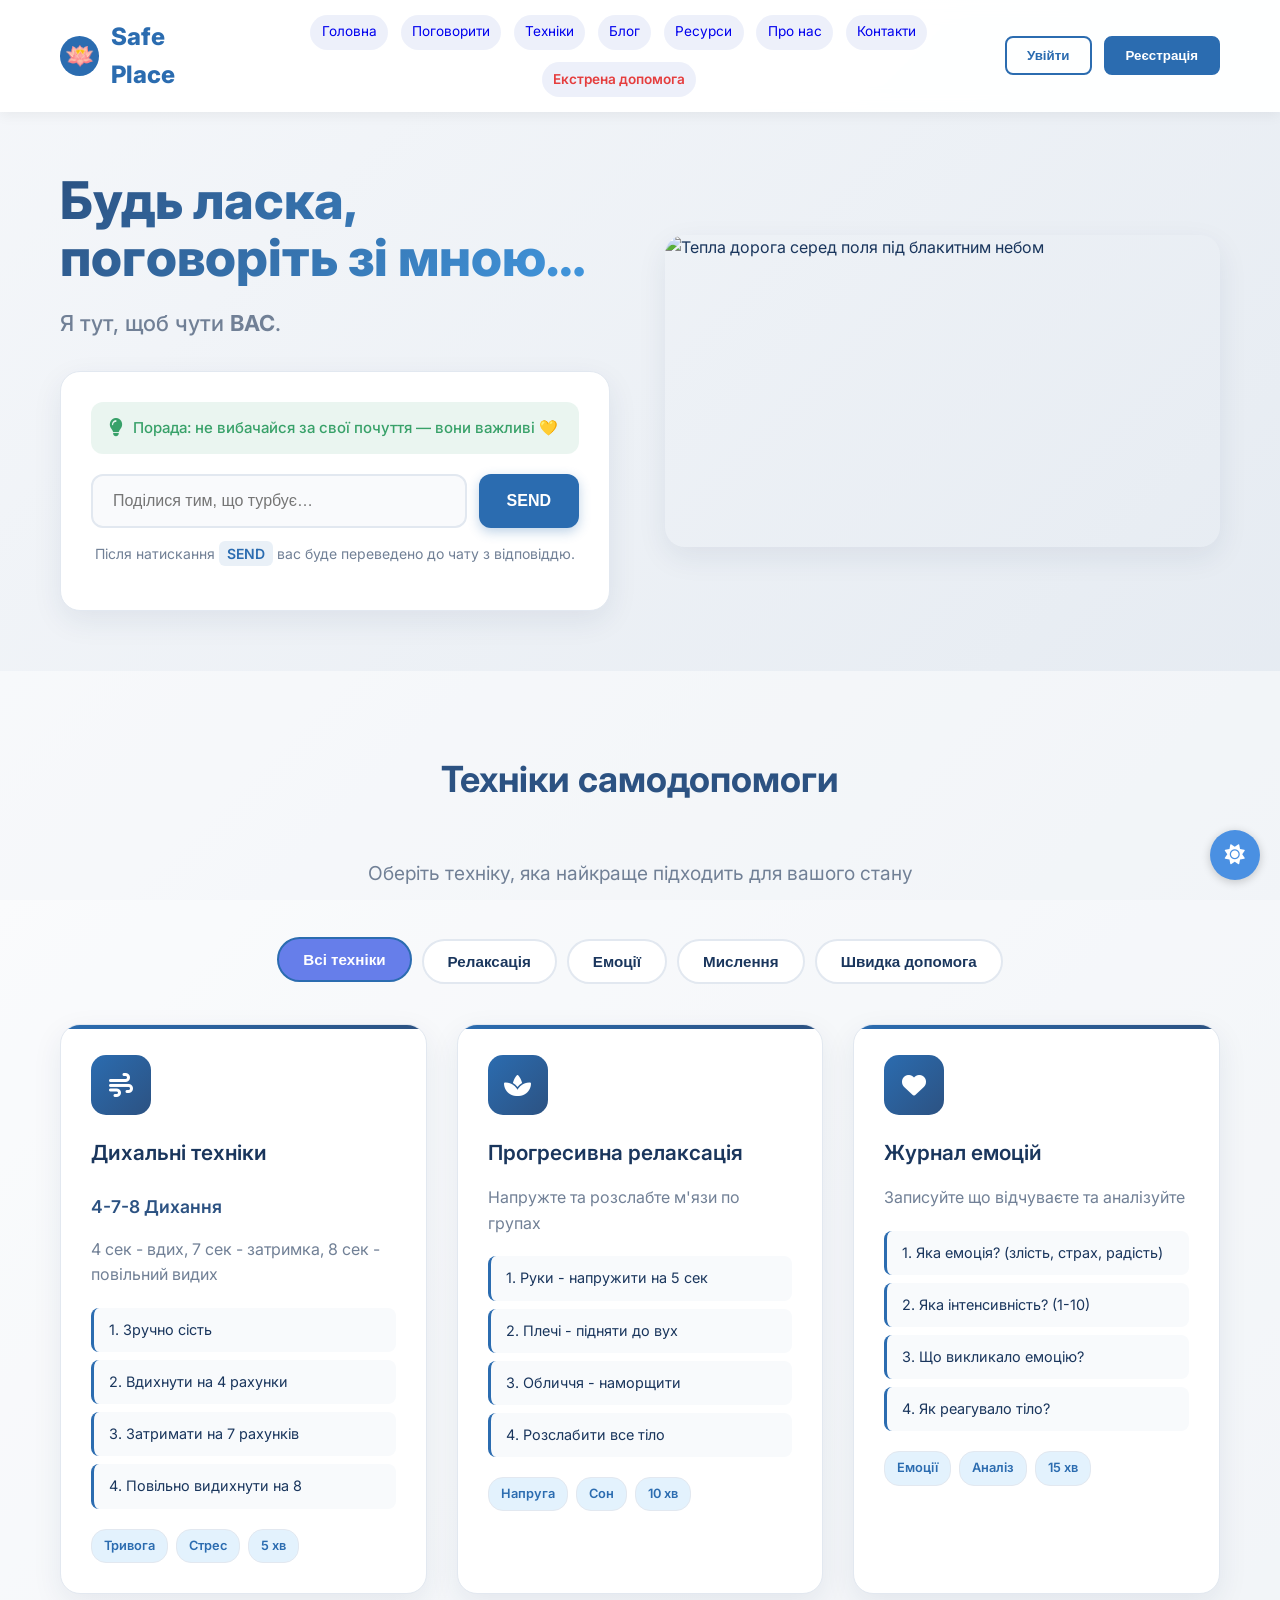
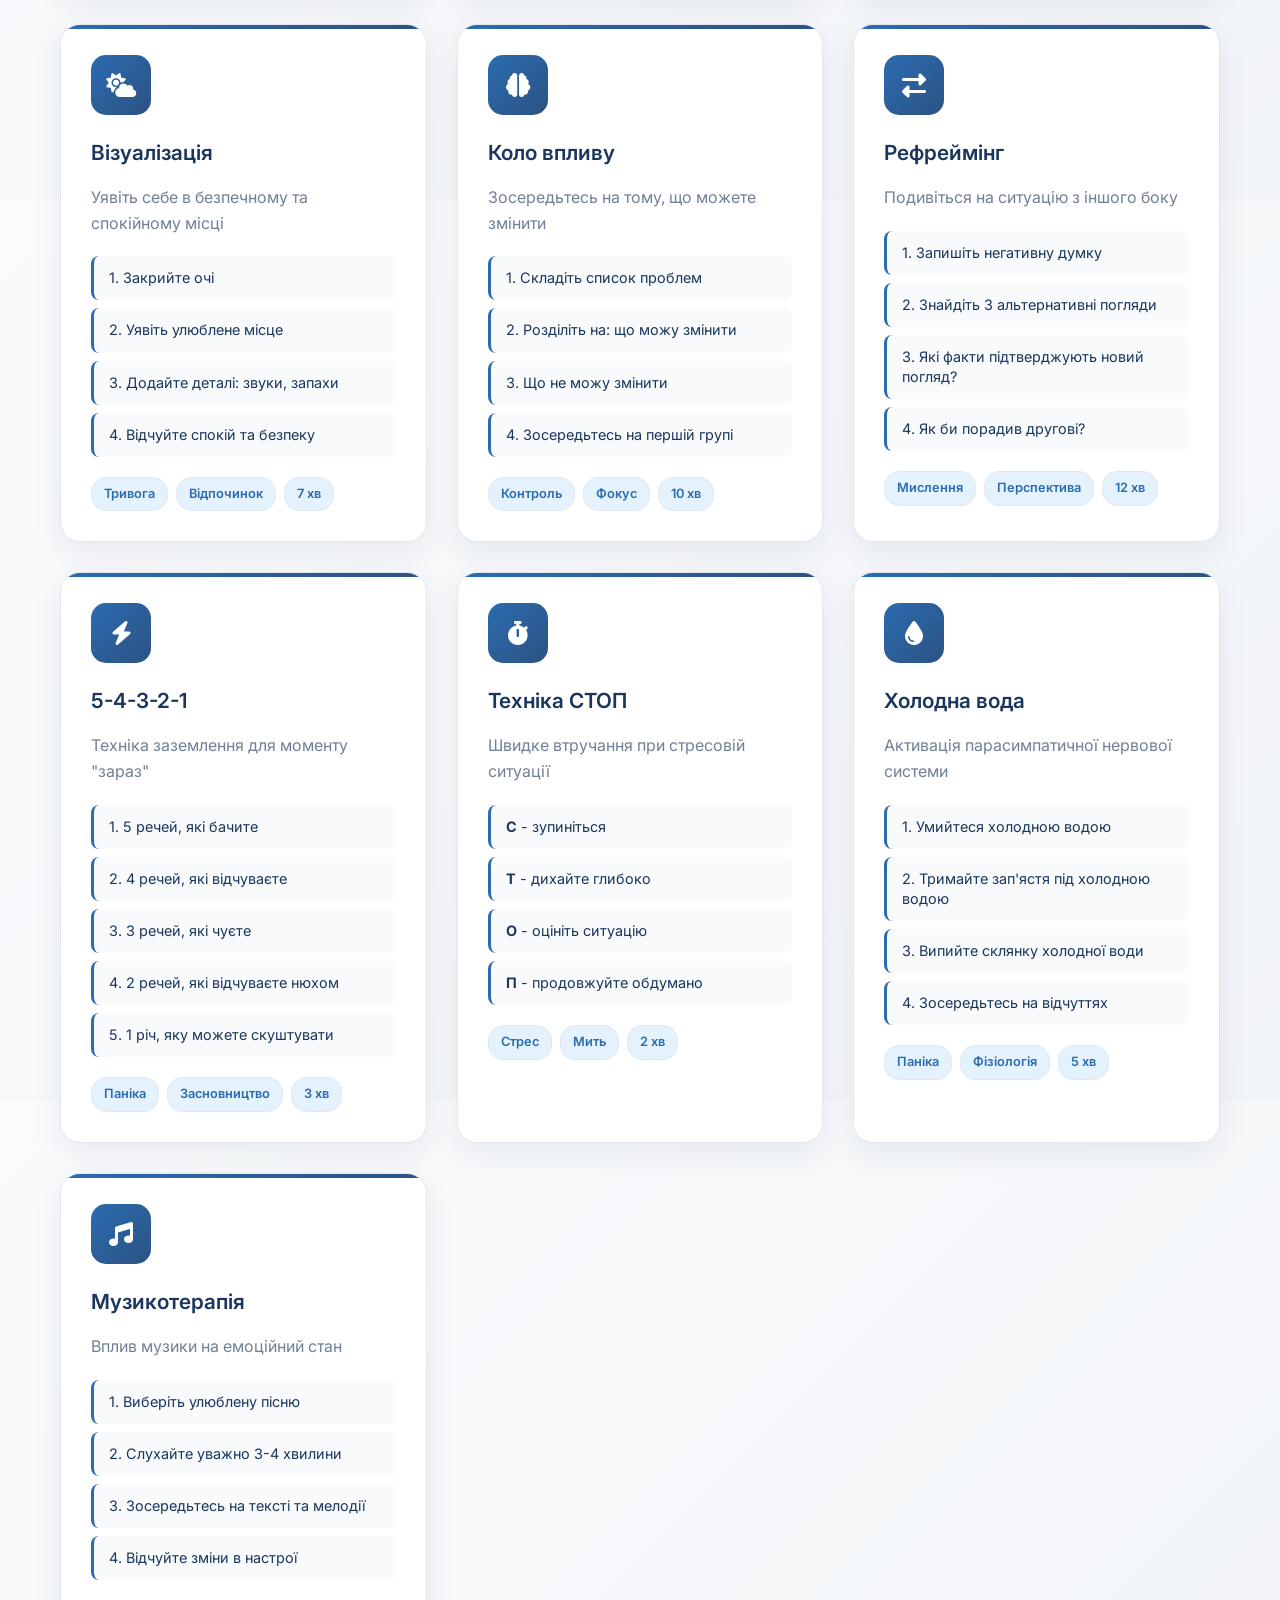
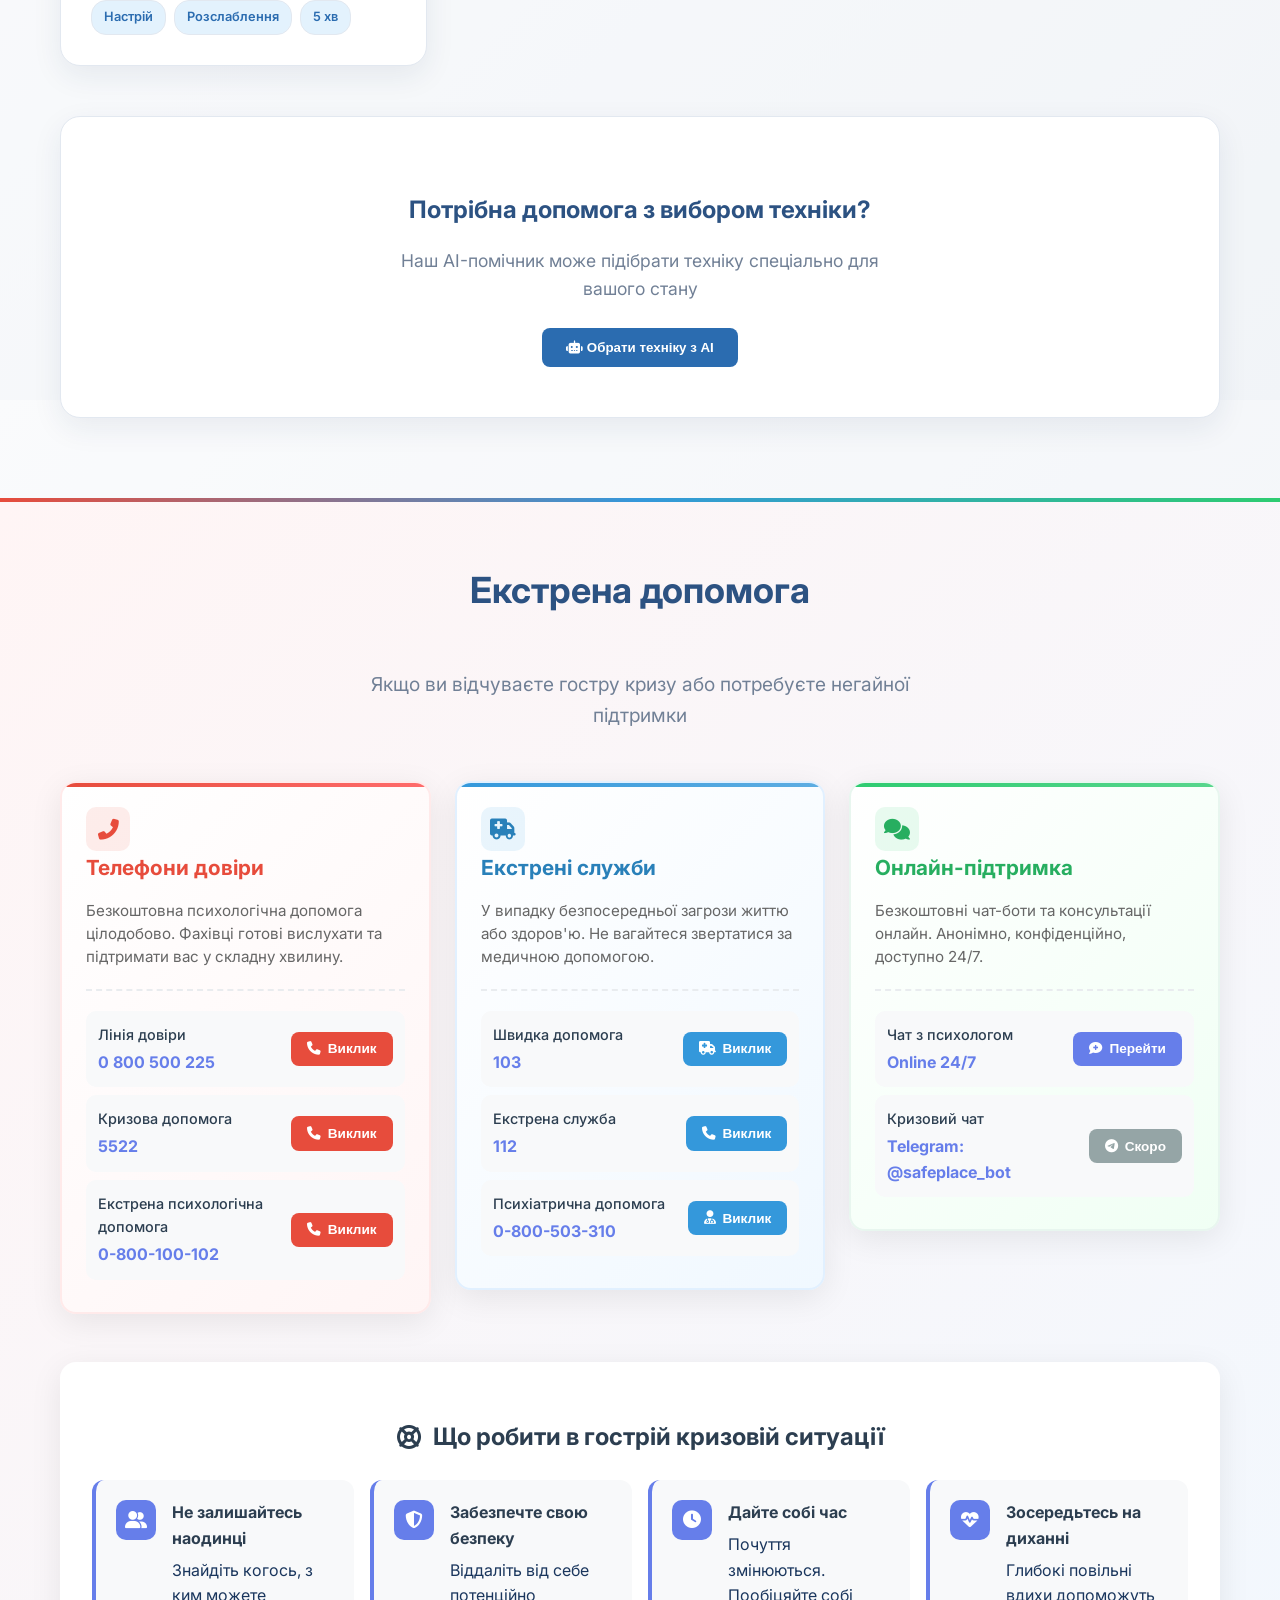
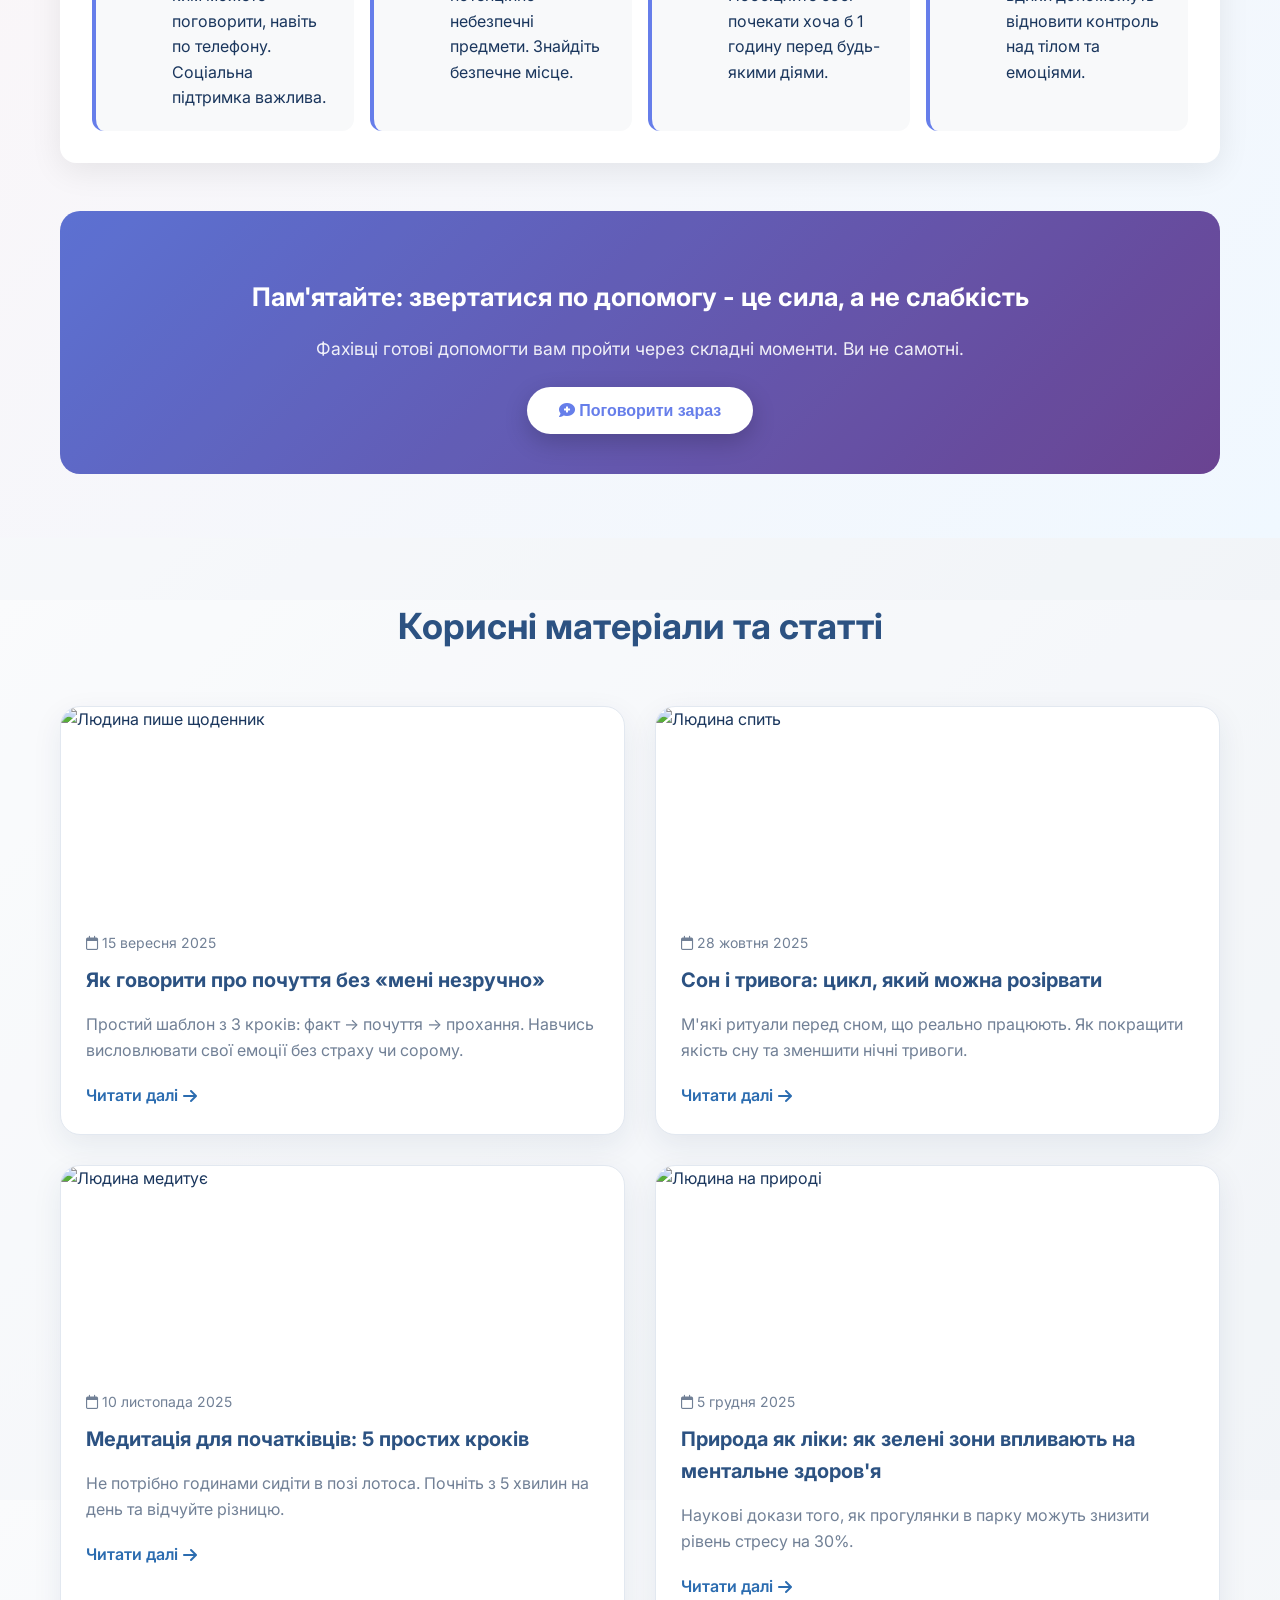
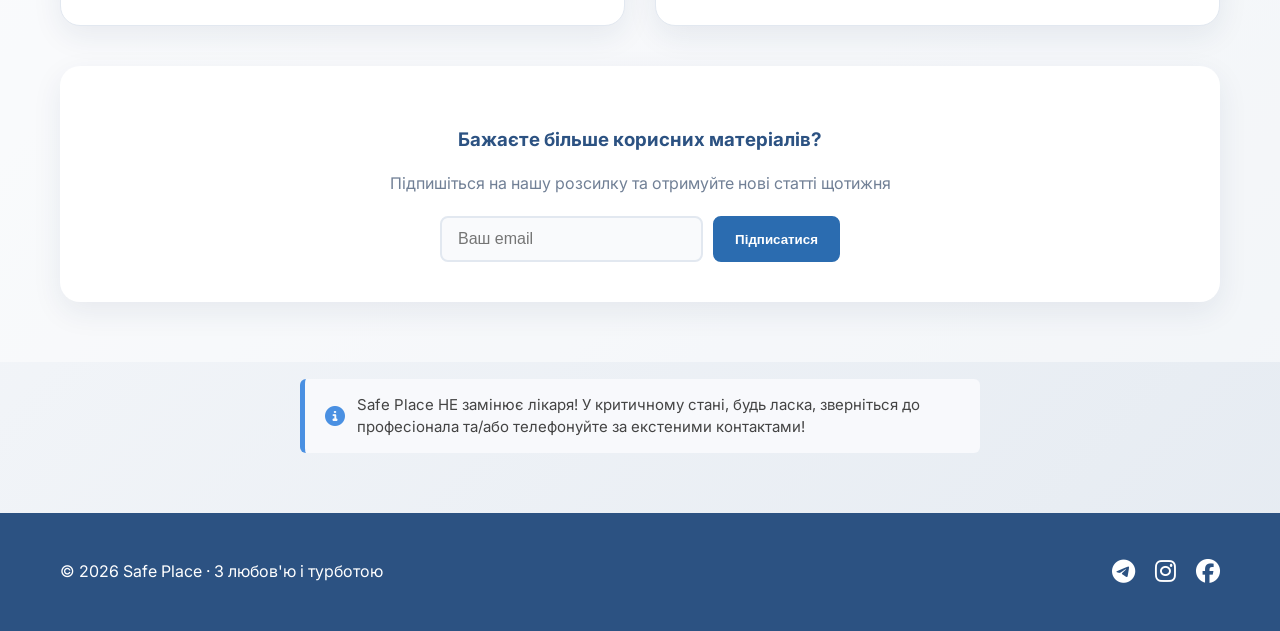
==== commit db1d853f: "Update index.html" ====
--- a/index.html
+++ b/index.html
@@ -3,10 +3,10 @@
 <head>
   <meta charset="UTF-8" />
   <meta name="viewport" content="width=device-width, initial-scale=1" />
-  <!-- ОПТИМІЗОВАНИЙ TITLE (59 символів) -->
-  <title>Психологічна підтримка онлайн | Safe Place — безкоштовно 24/7</title>
-  <!-- ОПТИМІЗОВАНИЙ META DESCRIPTION (152 символи) -->
-  <meta name="description" content="Безкоштовна психологічна підтримка онлайн 24/7. Техніки самодопомоги, AI-чат, екстрена допомога. Анонімно, конфіденційно. Поговоріть зараз!">
+  <!-- ОПТИМІЗОВАНИЙ TITLE -->
+  <title>Безкоштовна психологічна допомога 24/7 | Safe Place</title>
+  <!-- ОПТИМІЗОВАНИЙ META DESCRIPTION -->
+  <meta name="description" content="Отримайте безкоштовну психологічну підтримку онлайн цілодобово. AI-чат, техніки самодопомоги, екстрена допомога. Анонімно та конфіденційно. Поговоріть зараз!">
     <!-- CANONICAL TAG -->
   <link rel="canonical" href="https://kateryna-havryliuk.github.io/SafePlace_new_SEO/index.html">
   
@@ -838,10 +838,16 @@
         </div>
       </div>
       
-      <div class="hero-image">
-        <img src="https://images.unsplash.com/photo-1500530855697-b586d89ba3ee?q=80&w=1600&auto=format&fit=crop" alt="Тепла дорога серед поля під блакитним небом">
-      </div>
-    </div>
+      <div class="hero-image"> 
+         <picture> 
+           <source srcset="images/hero.webp" type="image/webp"> 
+           <img src="images/hero.jpg"  
+                alt="Тепла дорога серед поля під блакитним небом"  
+                width="1600"  
+                height="900" 
+                fetchpriority="high"> 
+         </picture> 
+       </div>
   </section>
 
 <!-- ====== TECHNIQUES SECTION ====== -->
@@ -1280,9 +1286,16 @@
       
       <div class="blog-grid">
         <article class="blog-card">
-          <div class="blog-image">
-            <img src="https://images.unsplash.com/photo-1544377193-33dcf4d68fb5?q=80&w=800&auto=format&fit=crop" alt="Людина пише щоденник">
-          </div>
+          <div class="blog-image"> 
+             <picture> 
+               <source srcset="images/article-1.webp" type="image/webp"> 
+               <img src="images/article-1.jpg"  
+                    alt="Людина пише щоденник"  
+                    width="800"  
+                    height="600" 
+                    loading="lazy"> 
+             </picture> 
+          </div> 
           <div class="blog-content">
             <span class="blog-date"><i class="far fa-calendar"></i> 15 вересня 2025</span>
             <h3 class="blog-title">Як говорити про почуття без «мені незручно»</h3>
@@ -1293,7 +1306,14 @@
         
         <article class="blog-card">
           <div class="blog-image">
-            <img src="https://images.unsplash.com/photo-1541781774459-bb2af2f05b55?q=80&w=800&auto=format&fit=crop" alt="Людина спить">
+            <picture> 
+             <source srcset="images/article-2.webp" type="image/webp"> 
+             <img src="images/article-2.jpg"  
+                  alt="Людина спить"  
+                  width="800"  
+                  height="600" 
+                  loading="lazy"> 
+            </picture>
           </div>
           <div class="blog-content">
             <span class="blog-date"><i class="far fa-calendar"></i> 28 жовтня 2025</span>
@@ -1305,7 +1325,14 @@
 
         <article class="blog-card">
           <div class="blog-image">
-            <img src="https://images.unsplash.com/photo-1516321318423-f06f85e504b3?q=80&w=800&auto=format&fit=crop" alt="Людина медитує">
+            <picture> 
+             <source srcset="images/article-3.webp" type="image/webp"> 
+             <img src="images/article-3.jpg"  
+                  alt="Людина медитує"  
+                  width="800"  
+                  height="600" 
+                  loading="lazy"> 
+            </picture>
           </div>
           <div class="blog-content">
             <span class="blog-date"><i class="far fa-calendar"></i> 10 листопада 2025</span>
@@ -1317,7 +1344,14 @@
 
         <article class="blog-card">
           <div class="blog-image">
-            <img src="https://images.unsplash.com/photo-1532634993-15f421e42ec0?q=80&w=800&auto=format&fit=crop" alt="Людина на природі">
+            <picture> 
+             <source srcset="images/article-4.webp" type="image/webp"> 
+             <img src="images/article-4.jpg"  
+                  alt="Людина на природі"  
+                  width="800"  
+                  height="600" 
+                  loading="lazy"> 
+            </picture>
           </div>
           <div class="blog-content">
             <span class="blog-date"><i class="far fa-calendar"></i> 5 грудня 2025</span>
@@ -1462,4 +1496,7 @@
 </div>
 <div class="mobile-overlay" id="mobileOverlay"></div>
 </body>
-</html>+
+</html>
+
+
